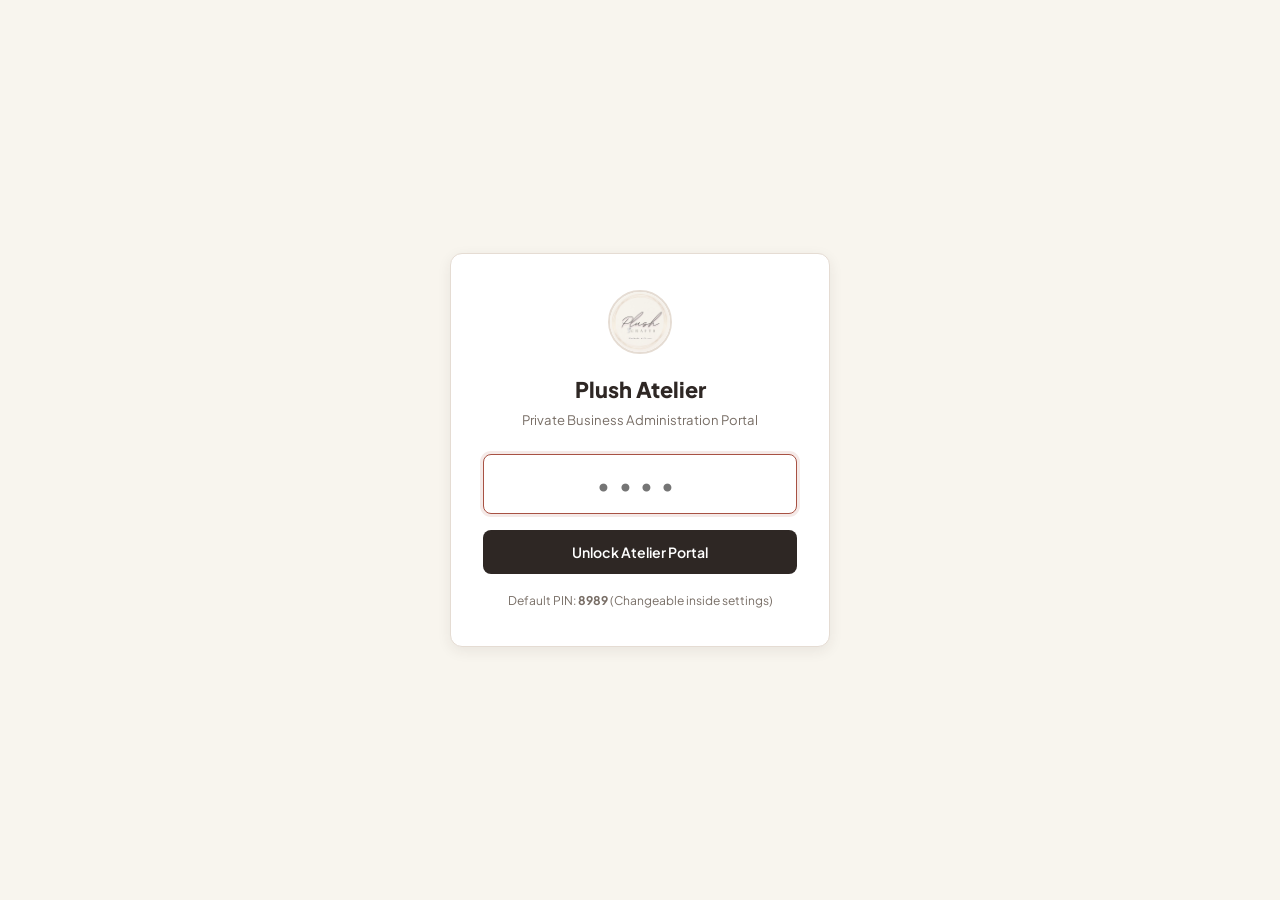
==== admin.html @ 5c8dbea0 "Add private hidden admin portal with PIN security, live catalog management, and inquiry inbox" ====
<!DOCTYPE html>
<html lang="en">
<head>
  <meta charset="UTF-8">
  <meta name="viewport" content="width=device-width, initial-scale=1.0">
  <title>🔒 Plush Atelier — Private Admin Portal</title>
  <meta name="robots" content="noindex, nofollow, noarchive">
  <link rel="icon" href="assets/images/plush_official_logo.png">
  <link rel="stylesheet" href="https://fonts.googleapis.com/css2?family=Plus+Jakarta+Sans:wght@400;500;600;700;800&family=Caveat:wght@600&display=swap">
  <style>
    :root {
      --canvas: #F8F5EE;
      --surface: #FFFFFF;
      --surface-soft: #F2ECE1;
      --border: #E5DCD3;
      --ink: #2E2724;
      --ink-muted: #786E66;
      --brand-rose: #A85244;
      --brand-rose-hover: #8F3F32;
      --green: #25D366;
      --green-dark: #1EBE5D;
      --radius-sm: 8px;
      --radius-md: 12px;
      --shadow-sm: 0 1px 3px rgba(46, 39, 36, 0.08);
      --shadow-card: 0 4px 14px rgba(46, 39, 36, 0.08);
      --shadow-float: 0 12px 28px rgba(46, 39, 36, 0.14);
    }

    * { box-sizing: border-box; margin: 0; padding: 0; }

    body {
      font-family: 'Plus Jakarta Sans', -apple-system, sans-serif;
      background-color: var(--canvas);
      color: var(--ink);
      line-height: 1.5;
      min-height: 100vh;
      display: flex;
      flex-direction: column;
    }

    /* --- PIN AUTH OVERLAY --- */
    #authOverlay {
      position: fixed;
      inset: 0;
      background-color: var(--canvas);
      z-index: 99999;
      display: flex;
      align-items: center;
      justify-content: center;
      padding: 20px;
    }

    .auth-card {
      background: #FFFFFF;
      border: 1px solid var(--border);
      border-radius: var(--radius-md);
      padding: 36px 32px;
      max-width: 380px;
      width: 100%;
      text-align: center;
      box-shadow: var(--shadow-card);
    }

    .auth-logo {
      width: 64px;
      height: 64px;
      border-radius: 50%;
      border: 2px solid var(--border);
      object-fit: cover;
      margin-bottom: 14px;
    }

    .auth-title {
      font-size: 1.35rem;
      font-weight: 800;
      color: var(--ink);
      margin-bottom: 4px;
    }

    .auth-subtitle {
      font-size: 0.82rem;
      color: var(--ink-muted);
      margin-bottom: 24px;
    }

    .pin-input {
      width: 100%;
      padding: 14px;
      font-size: 1.5rem;
      letter-spacing: 0.35em;
      text-align: center;
      border: 1.5px solid var(--border);
      border-radius: var(--radius-sm);
      margin-bottom: 16px;
      outline: none;
      font-family: inherit;
      color: var(--ink);
      background-color: #FAFAFA;
      transition: border-color 0.2s, box-shadow 0.2s;
    }

    .pin-input:focus {
      border-color: var(--brand-rose);
      box-shadow: 0 0 0 3px rgba(168, 82, 68, 0.12);
      background-color: #FFFFFF;
    }

    .btn {
      display: inline-flex;
      align-items: center;
      justify-content: center;
      padding: 12px 20px;
      border-radius: var(--radius-sm);
      font-family: inherit;
      font-size: 0.88rem;
      font-weight: 600;
      text-decoration: none;
      cursor: pointer;
      border: 1px solid transparent;
      transition: all 0.2s ease;
      gap: 8px;
    }

    .btn-primary {
      background-color: var(--ink);
      color: #FFFFFF;
      width: 100%;
    }

    .btn-primary:hover {
      background-color: #1F1A17;
    }

    .btn-rose {
      background-color: var(--brand-rose);
      color: #FFFFFF;
    }

    .btn-rose:hover {
      background-color: var(--brand-rose-hover);
    }

    .btn-outline {
      background-color: transparent;
      border: 1px solid var(--border);
      color: var(--ink);
    }

    .btn-outline:hover {
      background-color: var(--surface-soft);
      border-color: var(--ink-muted);
    }

    .btn-danger {
      background-color: #FEE2E2;
      color: #DC2626;
      border: 1px solid #FCA5A5;
    }

    .btn-danger:hover {
      background-color: #F87171;
      color: #FFFFFF;
    }

    .auth-error {
      color: #DC2626;
      font-size: 0.8rem;
      font-weight: 600;
      margin-top: 10px;
      display: none;
    }

    /* --- ADMIN APP LAYOUT --- */
    .admin-app {
      display: none; /* revealed on unlock */
      flex-direction: column;
      min-height: 100vh;
    }

    .admin-header {
      background: #FFFFFF;
      border-bottom: 1px solid var(--border);
      position: sticky;
      top: 0;
      z-index: 100;
    }

    .admin-nav-bar {
      max-width: 1280px;
      margin: 0 auto;
      padding: 12px 24px;
      display: flex;
      align-items: center;
      justify-content: space-between;
    }

    .admin-brand {
      display: flex;
      align-items: center;
      gap: 12px;
      text-decoration: none;
      color: var(--ink);
    }

    .admin-brand img {
      width: 38px;
      height: 38px;
      border-radius: 50%;
      border: 1px solid var(--border);
      object-fit: cover;
    }

    .admin-title-badge {
      display: flex;
      align-items: center;
      gap: 8px;
    }

    .admin-badge {
      background-color: #FEF3C7;
      color: #92400E;
      font-size: 0.68rem;
      font-weight: 700;
      padding: 2px 8px;
      border-radius: 4px;
      border: 1px solid #FDE68A;
      text-transform: uppercase;
      letter-spacing: 0.05em;
    }

    .admin-actions {
      display: flex;
      align-items: center;
      gap: 10px;
    }

    /* --- MAIN CONTENT & TABS --- */
    .admin-main {
      max-width: 1280px;
      margin: 0 auto;
      padding: 24px 20px 60px;
      width: 100%;
      flex-grow: 1;
    }

    .tab-navigation {
      display: flex;
      gap: 8px;
      border-bottom: 1px solid var(--border);
      margin-bottom: 24px;
      overflow-x: auto;
      scrollbar-width: none;
    }

    .tab-navigation::-webkit-scrollbar { display: none; }

    .tab-btn {
      background: transparent;
      border: none;
      padding: 10px 18px;
      font-family: inherit;
      font-size: 0.92rem;
      font-weight: 600;
      color: var(--ink-muted);
      cursor: pointer;
      position: relative;
      white-space: nowrap;
      transition: color 0.2s;
    }

    .tab-btn:hover { color: var(--ink); }

    .tab-btn.active {
      color: var(--brand-rose);
    }

    .tab-btn.active::after {
      content: '';
      position: absolute;
      bottom: -1px;
      left: 0;
      right: 0;
      height: 2.5px;
      background-color: var(--brand-rose);
      border-radius: 2px 2px 0 0;
    }

    /* --- METRICS ROW --- */
    .metrics-row {
      display: grid;
      grid-template-columns: repeat(auto-fit, minmax(220px, 1fr));
      gap: 16px;
      margin-bottom: 28px;
    }

    .metric-card {
      background: #FFFFFF;
      border: 1px solid var(--border);
      border-radius: var(--radius-sm);
      padding: 18px 20px;
      box-shadow: var(--shadow-sm);
    }

    .metric-card-label {
      font-size: 0.78rem;
      font-weight: 600;
      color: var(--ink-muted);
      margin-bottom: 6px;
      text-transform: uppercase;
      letter-spacing: 0.04em;
    }

    .metric-card-value {
      font-size: 1.8rem;
      font-weight: 800;
      color: var(--ink);
    }

    /* --- PRODUCTS TAB --- */
    .panel-header-row {
      display: flex;
      justify-content: space-between;
      align-items: center;
      margin-bottom: 20px;
      flex-wrap: wrap;
      gap: 12px;
    }

    .panel-title {
      font-size: 1.25rem;
      font-weight: 700;
      color: var(--ink);
    }

    .products-table-wrapper {
      background: #FFFFFF;
      border: 1px solid var(--border);
      border-radius: var(--radius-md);
      overflow-x: auto;
      box-shadow: var(--shadow-sm);
    }

    table.admin-table {
      width: 100%;
      border-collapse: collapse;
      text-align: left;
      font-size: 0.88rem;
    }

    table.admin-table th {
      background-color: var(--surface-soft);
      padding: 12px 16px;
      font-size: 0.76rem;
      text-transform: uppercase;
      letter-spacing: 0.05em;
      color: var(--ink-muted);
      border-bottom: 1px solid var(--border);
    }

    table.admin-table td {
      padding: 14px 16px;
      border-bottom: 1px solid var(--border);
      vertical-align: middle;
    }

    table.admin-table tr:last-child td {
      border-bottom: none;
    }

    table.admin-table tr:hover {
      background-color: #FAFAFA;
    }

    .prod-thumb-cell {
      width: 48px;
      height: 48px;
      border-radius: var(--radius-xs);
      border: 1px solid var(--border);
      object-fit: cover;
      display: block;
    }

    .badge-tag {
      display: inline-block;
      padding: 2px 8px;
      font-size: 0.72rem;
      font-weight: 700;
      border-radius: 4px;
      background: #EFF6FF;
      color: #1D4ED8;
      border: 1px solid #BFDBFE;
    }

    /* --- INQUIRIES & ORDERS TAB --- */
    .inquiry-card {
      background: #FFFFFF;
      border: 1px solid var(--border);
      border-radius: var(--radius-sm);
      padding: 18px 20px;
      margin-bottom: 12px;
      box-shadow: var(--shadow-sm);
      display: flex;
      justify-content: space-between;
      align-items: flex-start;
      gap: 16px;
      flex-wrap: wrap;
    }

    .inquiry-info strong {
      font-size: 1rem;
      color: var(--ink);
    }

    .inquiry-meta {
      font-size: 0.8rem;
      color: var(--ink-muted);
      margin: 4px 0 8px;
    }

    .inquiry-text {
      background: var(--surface-soft);
      padding: 8px 12px;
      border-radius: 6px;
      font-size: 0.86rem;
      color: var(--ink);
      max-width: 600px;
    }

    /* --- MODALS --- */
    .modal-backdrop {
      position: fixed;
      inset: 0;
      background: rgba(46, 39, 36, 0.55);
      backdrop-filter: blur(4px);
      z-index: 9999;
      display: none;
      align-items: center;
      justify-content: center;
      padding: 16px;
    }

    .modal-backdrop.active {
      display: flex;
    }

    .modal-card {
      background: #FFFFFF;
      border: 1px solid var(--border);
      border-radius: var(--radius-md);
      max-width: 580px;
      width: 100%;
      max-height: 90vh;
      overflow-y: auto;
      padding: 28px;
      box-shadow: var(--shadow-float);
    }

    .modal-header {
      display: flex;
      justify-content: space-between;
      align-items: center;
      margin-bottom: 20px;
      padding-bottom: 12px;
      border-bottom: 1px solid var(--border);
    }

    .form-group {
      margin-bottom: 16px;
    }

    .form-group label {
      display: block;
      font-size: 0.8rem;
      font-weight: 700;
      color: var(--ink);
      margin-bottom: 6px;
    }

    .form-input {
      width: 100%;
      padding: 10px 12px;
      border: 1px solid var(--border);
      border-radius: var(--radius-xs);
      font-family: inherit;
      font-size: 0.9rem;
      color: var(--ink);
      outline: none;
    }

    .form-input:focus {
      border-color: var(--brand-rose);
      box-shadow: 0 0 0 3px rgba(168, 82, 68, 0.12);
    }

    .form-grid-2 {
      display: grid;
      grid-template-columns: 1fr 1fr;
      gap: 12px;
    }

    @media (max-width: 640px) {
      .form-grid-2 { grid-template-columns: 1fr; }
      .metrics-row { grid-template-columns: 1fr; }
      .inquiry-card { flex-direction: column; }
    }
  </style>
</head>
<body>

  <!-- ========================================================
       1. PRIVATE AUTH LOCK SCREEN (Invisible until unlocked)
       ======================================================== -->
  <div id="authOverlay">
    <div class="auth-card">
      <img src="assets/images/plush_official_logo.png" alt="Plush Crafts" class="auth-logo" />
      <h1 class="auth-title">Plush Atelier</h1>
      <p class="auth-subtitle">Private Business Administration Portal</p>

      <form id="authForm" onsubmit="handleAuth(event)">
        <input 
          type="password" 
          id="pinInput" 
          class="pin-input" 
          placeholder="••••" 
          maxlength="6" 
          autofocus 
          required 
          autocomplete="off"
        />
        <button type="submit" class="btn btn-primary">
          Unlock Atelier Portal
        </button>
        <div id="authErrorMsg" class="auth-error">Incorrect PIN. Please try again.</div>
      </form>
      <div style="margin-top: 18px; font-size: 0.75rem; color: var(--ink-muted);">
        Default PIN: <strong>8989</strong> (Changeable inside settings)
      </div>
    </div>
  </div>

  <!-- ========================================================
       2. ADMIN PORTAL (Visible ONLY after successful PIN)
       ======================================================== -->
  <div id="adminApp" class="admin-app">
    
    <!-- Top Header Navigation -->
    <header class="admin-header">
      <div class="admin-nav-bar">
        <a href="index.html" class="admin-brand" target="_blank" title="Preview Public Storefront">
          <img src="assets/images/plush_official_logo.png" alt="Plush Logo" />
          <div>
            <div class="admin-title-badge">
              <strong style="font-size: 1.15rem; font-weight: 800;">PLUSH</strong>
              <span class="admin-badge">Admin Atelier</span>
            </div>
            <span style="font-size: 0.72rem; color: var(--ink-muted);">@plush_crafts.in Portal</span>
          </div>
        </a>

        <div class="admin-actions">
          <a href="index.html" target="_blank" class="btn btn-outline" style="font-size: 0.8rem; padding: 8px 14px;">
            👁 View Website
          </a>
          <button class="btn btn-outline" onclick="exportCatalogSnippet()" style="font-size: 0.8rem; padding: 8px 14px;">
            💾 Export Code
          </button>
          <button class="btn btn-danger" onclick="adminLogout()" style="font-size: 0.8rem; padding: 8px 14px;">
            Lock / Exit
          </button>
        </div>
      </div>
    </header>

    <!-- Main Container -->
    <main class="admin-main">
      
      <!-- Top Metrics Summary -->
      <div class="metrics-row">
        <div class="metric-card">
          <div class="metric-card-label">Active Products</div>
          <div id="statTotalProducts" class="metric-card-value">0</div>
        </div>
        <div class="metric-card">
          <div class="metric-card-label">Logged Inquiries & Orders</div>
          <div id="statTotalInquiries" class="metric-card-value">0</div>
        </div>
        <div class="metric-card">
          <div class="metric-card-label">Active Promo Code</div>
          <div class="metric-card-value" style="font-size: 1.4rem; color: var(--brand-rose);">PLUSH10 (10%)</div>
        </div>
      </div>

      <!-- Navigation Tabs -->
      <nav class="tab-navigation">
        <button class="tab-btn active" onclick="switchTab('productsTab', this)">🌸 Manage Products</button>
        <button class="tab-btn" onclick="switchTab('inquiriesTab', this)">📩 Orders & Inquiries Inbox</button>
        <button class="tab-btn" onclick="switchTab('discountsTab', this)">🎟️ Discounts & Coupons</button>
        <button class="tab-btn" onclick="switchTab('settingsTab', this)">⚙️ Settings & PIN</button>
      </nav>

      <!-- TAB 1: PRODUCTS MANAGEMENT -->
      <section id="productsTab" class="tab-panel">
        <div class="panel-header-row">
          <div>
            <h2 class="panel-title">Product Catalog</h2>
            <p style="font-size: 0.82rem; color: var(--ink-muted);">Add, edit prices, update images, or remove bouquets from your live store.</p>
          </div>
          <div style="display: flex; gap: 10px;">
            <button class="btn btn-outline" onclick="resetToDefaultCatalog()">↺ Reset to Defaults</button>
            <button class="btn btn-rose" onclick="openAddProductModal()">+ Add New Product</button>
          </div>
        </div>

        <div class="products-table-wrapper">
          <table class="admin-table">
            <thead>
              <tr>
                <th>Image</th>
                <th>Product Name</th>
                <th>Category</th>
                <th>Price</th>
                <th>Original</th>
                <th>Badge</th>
                <th>Actions</th>
              </tr>
            </thead>
            <tbody id="productsTableBody">
              <!-- Rendered via JavaScript -->
            </tbody>
          </table>
        </div>
      </section>

      <!-- TAB 2: INQUIRIES & ORDERS INBOX -->
      <section id="inquiriesTab" class="tab-panel" style="display: none;">
        <div class="panel-header-row">
          <div>
            <h2 class="panel-title">Customer Inquiries & Order Requests</h2>
            <p style="font-size: 0.82rem; color: var(--ink-muted);">Messages and order requests submitted through your website.</p>
          </div>
          <button class="btn btn-outline" onclick="clearInquiriesLog()">Clear Inbox</button>
        </div>

        <div id="inquiriesContainer">
          <!-- Rendered via JavaScript -->
        </div>
      </section>

      <!-- TAB 3: DISCOUNTS & COUPONS -->
      <section id="discountsTab" class="tab-panel" style="display: none;">
        <div class="panel-header-row">
          <div>
            <h2 class="panel-title">Active Discount Codes</h2>
            <p style="font-size: 0.82rem; color: var(--ink-muted);">Coupon codes customers can apply in their shopping bag.</p>
          </div>
        </div>

        <div style="background: #FFFFFF; border: 1px solid var(--border); border-radius: var(--radius-md); padding: 24px; max-width: 600px;">
          <div style="display: flex; justify-content: space-between; align-items: center; padding: 12px 16px; background: var(--surface-soft); border-radius: 6px; margin-bottom: 16px;">
            <div>
              <strong style="font-size: 1.1rem; color: var(--brand-rose);">PLUSH10</strong>
              <div style="font-size: 0.8rem; color: var(--ink-muted);">10% Flat Discount on all bouquets</div>
            </div>
            <span class="badge-tag" style="background: #DCFCE7; color: #166534; border-color: #BBF7D0;">Active</span>
          </div>
          <p style="font-size: 0.85rem; color: var(--ink-muted);">Customers can enter this code in the shopping bag drawer to get an instant 10% discount on order calculation.</p>
        </div>
      </section>

      <!-- TAB 4: SETTINGS & SECURITY PIN -->
      <section id="settingsTab" class="tab-panel" style="display: none;">
        <div class="panel-header-row">
          <div>
            <h2 class="panel-title">Security & Atelier Settings</h2>
            <p style="font-size: 0.82rem; color: var(--ink-muted);">Change your private Admin access PIN code.</p>
          </div>
        </div>

        <div style="background: #FFFFFF; border: 1px solid var(--border); border-radius: var(--radius-md); padding: 24px; max-width: 480px;">
          <form onsubmit="changeAdminPin(event)">
            <div class="form-group">
              <label>Current Security PIN</label>
              <input type="password" id="currPin" class="form-input" required maxlength="6" placeholder="Current PIN (default 8989)" />
            </div>
            <div class="form-group">
              <label>New Security PIN</label>
              <input type="password" id="newPin" class="form-input" required maxlength="6" placeholder="Enter new 4-6 digit PIN" />
            </div>
            <button type="submit" class="btn btn-primary" style="margin-top: 8px;">
              Update Security PIN
            </button>
            <div id="pinSuccessMsg" style="color: #16A34A; font-size: 0.82rem; font-weight: 600; margin-top: 10px; display: none;">
              ✓ PIN updated successfully!
            </div>
          </form>
        </div>
      </section>

    </main>
  </div>

  <!-- ========================================================
       3. ADD / EDIT PRODUCT MODAL
       ======================================================== -->
  <div id="productModalBackdrop" class="modal-backdrop">
    <div class="modal-card">
      <div class="modal-header">
        <h3 id="modalTitle" style="font-size: 1.2rem; font-weight: 800;">Add New Product</h3>
        <button onclick="closeProductModal()" style="background: transparent; border: none; font-size: 1.3rem; cursor: pointer;">✕</button>
      </div>

      <form id="productForm" onsubmit="saveProduct(event)">
        <input type="hidden" id="editProductId" />

        <div class="form-group">
          <label>Product Name *</label>
          <input type="text" id="prodName" class="form-input" required placeholder="e.g. Handmade Sunflower Bouquet" />
        </div>

        <div class="form-grid-2">
          <div class="form-group">
            <label>Category *</label>
            <select id="prodCategory" class="form-input" required>
              <option value="bouquets">Floral Bouquets</option>
              <option value="decor">Diya & Festive Decor</option>
            </select>
          </div>
          <div class="form-group">
            <label>Badge / Tag</label>
            <input type="text" id="prodBadge" class="form-input" placeholder="e.g. Best Seller / Popular" />
          </div>
        </div>

        <div class="form-grid-2">
          <div class="form-group">
            <label>Selling Price (₹) *</label>
            <input type="number" id="prodPrice" class="form-input" required min="1" placeholder="699" />
          </div>
          <div class="form-group">
            <label>Original Price (₹) *</label>
            <input type="number" id="prodOrigPrice" class="form-input" required min="1" placeholder="899" />
          </div>
        </div>

        <div class="form-group">
          <label>Image File Path or URL *</label>
          <input type="text" id="prodImage" class="form-input" required placeholder="assets/images/insta_post_1.jpg" />
          <span style="font-size: 0.72rem; color: var(--ink-muted);">Use existing asset paths (e.g. `assets/images/insta_post_1.jpg`) or an external image link.</span>
        </div>

        <div class="form-grid-2">
          <div class="form-group">
            <label>Crafting Time</label>
            <input type="text" id="prodCraftTime" class="form-input" placeholder="e.g. 4 Hours of Handcrafting" />
          </div>
          <div class="form-group">
            <label>Dimensions / Size</label>
            <input type="text" id="prodDimensions" class="form-input" placeholder="e.g. 30 cm Stem Length" />
          </div>
        </div>

        <div class="form-group">
          <label>Short Summary</label>
          <input type="text" id="prodSummary" class="form-input" placeholder="Short description for preview cards..." />
        </div>

        <div class="form-group">
          <label>Full Description</label>
          <textarea id="prodDesc" rows="3" class="form-input" style="resize: vertical;" placeholder="Detailed handcrafted description..."></textarea>
        </div>

        <div style="display: flex; justify-content: flex-end; gap: 10px; margin-top: 20px;">
          <button type="button" class="btn btn-outline" onclick="closeProductModal()">Cancel</button>
          <button type="submit" class="btn btn-primary">Save Product</button>
        </div>
      </form>
    </div>
  </div>

  <!-- Code Snippet Export Modal -->
  <div id="exportModalBackdrop" class="modal-backdrop">
    <div class="modal-card">
      <div class="modal-header">
        <h3 style="font-size: 1.2rem; font-weight: 800;">Export Catalog Code</h3>
        <button onclick="document.getElementById('exportModalBackdrop').classList.remove('active')" style="background: transparent; border: none; font-size: 1.3rem; cursor: pointer;">✕</button>
      </div>
      <p style="font-size: 0.85rem; color: var(--ink-muted); margin-bottom: 12px;">
        Copy this JSON data or updated PRODUCTS array to paste into your code whenever you want to permanently commit new products to GitHub:
      </p>
      <textarea id="exportCodeArea" rows="12" class="form-input" style="font-family: monospace; font-size: 0.8rem; resize: vertical;" readonly></textarea>
      <div style="display: flex; justify-content: flex-end; gap: 10px; margin-top: 16px;">
        <button class="btn btn-outline" onclick="navigator.clipboard.writeText(document.getElementById('exportCodeArea').value); alert('Copied to clipboard!');">
          📋 Copy to Clipboard
        </button>
      </div>
    </div>
  </div>

  <!-- Admin JavaScript Logic -->
  <script>
    const DEFAULT_PIN = '8989';
    const PIN_KEY = 'plush_admin_pin';
    const AUTH_SESSION_KEY = 'plush_admin_session';
    const CATALOG_KEY = 'plush_catalog_products';
    const INQUIRIES_KEY = 'plush_inquiries_log';

    // Initial 9 authentic items from @plush_crafts.in
    const FALLBACK_PRODUCTS = [
      {
        id: 'pc-01',
        name: 'Handmade Blue Flower Bouquet',
        category: 'bouquets',
        price: 699,
        originalPrice: 899,
        badge: 'Popular',
        craftTime: '4.5 Hours of Handcrafting',
        dimensions: '28 cm Length',
        material: 'Premium Soft Cotton & Archival Paper Wrap',
        shortSummary: 'Hand-crocheted blue floral bouquet tied with natural jute twine.',
        fullDescription: 'One of our most popular bouquets! Each petal is crocheted by hand with soft cotton yarn. Features vibrant blue blossoms with delicate white accents.',
        image: 'assets/images/insta_post_1.jpg',
        provenance: '@plush_crafts.in'
      },
      {
        id: 'pc-02',
        name: 'Pastel Lavender Flower Bouquet',
        category: 'bouquets',
        price: 749,
        originalPrice: 949,
        badge: 'Best Seller',
        craftTime: '5 Hours of Handcrafting',
        dimensions: '30 cm Length',
        material: 'Soft Combed Cotton & Natural Ribbon',
        shortSummary: 'Pastel purple and lilac blossoms crafted stitch-by-stitch.',
        fullDescription: 'Soft lavender and lilac hues handcrafted with love. A forever flower bouquet that never withers or loses its beauty.',
        image: 'assets/images/insta_post_2.jpg',
        provenance: '@plush_crafts.in'
      },
      {
        id: 'pc-03',
        name: 'Kraft Paper Wrapped Flower Bouquet',
        category: 'bouquets',
        price: 799,
        originalPrice: 999,
        badge: 'Featured',
        craftTime: '5.5 Hours of Handcrafting',
        dimensions: '32 cm Stem Length',
        material: '100% Cotton Yarn & Rustic Kraft Wrap',
        shortSummary: 'Handmade mixed floral bouquet wrapped in aesthetic kraft paper with ribbon.',
        fullDescription: 'A complete handcrafted bouquet designed with mixed floral stems and finished with an elegant kraft wrap.',
        image: 'assets/images/insta_post_3.jpg',
        provenance: '@plush_crafts.in'
      },
      {
        id: 'pc-04',
        name: 'Festive Diya & Tea Light Holder (10 Colors)',
        category: 'decor',
        price: 499,
        originalPrice: 650,
        badge: '10 Colors Available',
        craftTime: '3 Hours of Handcrafting',
        dimensions: '12 cm Diameter',
        material: 'Handcrafted Fiber, Pearl Beads & Base',
        shortSummary: 'Festive tea light candle holder crafted across ten distinct shades with pearl embellishments.',
        fullDescription: 'Handmade tea light holder ringed with delicate pearls and vibrant handcrafted petals to brighten your home.',
        image: 'assets/images/insta_post_5.jpg',
        provenance: '@plush_crafts.in'
      },
      {
        id: 'pc-05',
        name: 'Lotus Pearl Candle Holder',
        category: 'decor',
        price: 549,
        originalPrice: 699,
        badge: 'Festive Decor',
        craftTime: '3.5 Hours of Handcrafting',
        dimensions: '14 cm Diameter',
        material: 'Hand-Stitched Petals & Luster Pearls',
        shortSummary: 'Lotus style tea light holder with pearl adornments and gift packaging.',
        fullDescription: 'Handcrafted lotus petal tea light holder embellished with pearls. Perfect centerpiece for Diwali or puja.',
        image: 'assets/images/insta_post_4.jpg',
        provenance: '@plush_crafts.in'
      },
      {
        id: 'pc-06',
        name: 'Happy Birthday Flower Bouquet',
        category: 'bouquets',
        price: 849,
        originalPrice: 1099,
        badge: 'Birthday Special',
        craftTime: '5.5 Hours of Handcrafting',
        dimensions: '30 cm Length',
        material: 'Soft Cotton & Keepsake Card',
        shortSummary: 'Handcrafted floral bouquet paired with a handwritten "Happy Birthday!" card.',
        fullDescription: 'A cheerful handmade arrangement of pink, lilac, and blue blossoms with lush green stems.',
        image: 'assets/images/insta_post_7.jpg',
        provenance: '@plush_crafts.in'
      },
      {
        id: 'pc-07',
        name: 'Ganpati Bappa Red Flower Haar',
        category: 'decor',
        price: 599,
        originalPrice: 799,
        badge: 'Festive Garland',
        craftTime: '4 Hours of Handcrafting',
        dimensions: '45 cm Loop',
        material: 'Vibrant Red Fuzzy Chenille & Pearls',
        shortSummary: 'Handmade auspicious red flower haar for puja, Ganpati, and festive altars.',
        fullDescription: 'Sacred red flower garland with pearl highlights. Crafted for festive blessings, car dashboard, and home temples.',
        image: 'assets/images/insta_post_11.jpg',
        provenance: '@plush_crafts.in'
      },
      {
        id: 'pc-08',
        name: 'Spider-Man Theme Pipe Cleaner Bouquet',
        category: 'bouquets',
        price: 799,
        originalPrice: 999,
        badge: 'Special Edition',
        craftTime: '6 Hours of Handcrafting',
        dimensions: '30 cm Length',
        material: 'Velvet Chenille Stems & Ribbon',
        shortSummary: 'Signature Spider-Man themed red and blue floral bouquet with web accents.',
        fullDescription: 'Our viral signature Spider-Man theme bouquet! Handcrafted with red and royal blue fuzzy pipe cleaner stems.',
        image: 'assets/images/spiderman_bouquet.jpg',
        provenance: '@plush_crafts.in'
      },
      {
        id: 'pc-09',
        name: 'Glowing LED Pipe Cleaner Flower Night Lamp',
        category: 'decor',
        price: 899,
        originalPrice: 1199,
        badge: 'Night Lamp',
        craftTime: '5.5 Hours of Handcrafting',
        dimensions: '22 cm Height Glass Dome',
        material: 'Handmade Blossoms, Warm LED Fairy Lights',
        shortSummary: 'Magical warm glowing flower dome night lamp for bedside or gifts.',
        fullDescription: 'An enchanting handcrafted flower lamp that illuminates any room with gentle warm fairy lights.',
        image: 'assets/images/glowing_flower_lamp.jpg',
        provenance: '@plush_crafts.in'
      }
    ];

    let currentProducts = [];

    // --- Auth Verification ---
    function checkAuth() {
      const isAuth = sessionStorage.getItem(AUTH_SESSION_KEY) === 'true';
      if (isAuth) {
        document.getElementById('authOverlay').style.display = 'none';
        document.getElementById('adminApp').style.display = 'flex';
        loadAdminData();
      } else {
        document.getElementById('authOverlay').style.display = 'flex';
        document.getElementById('adminApp').style.display = 'none';
        setTimeout(() => document.getElementById('pinInput').focus(), 100);
      }
    }

    function handleAuth(e) {
      e.preventDefault();
      const enteredPin = document.getElementById('pinInput').value.trim();
      const currentPin = localStorage.getItem(PIN_KEY) || DEFAULT_PIN;
      const errorMsg = document.getElementById('authErrorMsg');

      if (enteredPin === currentPin) {
        sessionStorage.setItem(AUTH_SESSION_KEY, 'true');
        errorMsg.style.display = 'none';
        checkAuth();
      } else {
        errorMsg.style.display = 'block';
        document.getElementById('pinInput').value = '';
        document.getElementById('pinInput').focus();
      }
    }

    function adminLogout() {
      sessionStorage.removeItem(AUTH_SESSION_KEY);
      location.reload();
    }

    // --- Data Loaders & Renderers ---
    function loadAdminData() {
      // Load products
      const stored = localStorage.getItem(CATALOG_KEY);
      if (stored) {
        try {
          currentProducts = JSON.parse(stored);
        } catch {
          currentProducts = [...FALLBACK_PRODUCTS];
        }
      } else {
        currentProducts = [...FALLBACK_PRODUCTS];
        localStorage.setItem(CATALOG_KEY, JSON.stringify(currentProducts));
      }

      renderProductsTable();
      renderInquiries();
      updateMetrics();
    }

    function updateMetrics() {
      document.getElementById('statTotalProducts').textContent = currentProducts.length;
      
      const inquiries = JSON.parse(localStorage.getItem(INQUIRIES_KEY) || '[]');
      document.getElementById('statTotalInquiries').textContent = inquiries.length;
    }

    function renderProductsTable() {
      const tbody = document.getElementById('productsTableBody');
      if (!tbody) return;

      tbody.innerHTML = currentProducts.map((p, idx) => `
        <tr>
          <td>
            <img src="${p.image}" alt="${p.name}" class="prod-thumb-cell" onerror="this.src='assets/images/plush_official_logo.png'" />
          </td>
          <td>
            <strong>${p.name}</strong>
            <div style="font-size: 0.75rem; color: var(--ink-muted);">${p.id}</div>
          </td>
          <td>
            <span style="text-transform: capitalize;">${p.category}</span>
          </td>
          <td>
            <strong style="color: var(--brand-rose);">₹ ${p.price}</strong>
          </td>
          <td>
            <span style="color: var(--ink-muted); text-decoration: line-through;">₹ ${p.originalPrice}</span>
          </td>
          <td>
            <span class="badge-tag">${p.badge || 'Active'}</span>
          </td>
          <td>
            <div style="display: flex; gap: 8px;">
              <button class="btn btn-outline" style="padding: 4px 10px; font-size: 0.78rem;" onclick="openEditProductModal('${p.id}')">Edit</button>
              <button class="btn btn-danger" style="padding: 4px 10px; font-size: 0.78rem;" onclick="deleteProduct('${p.id}')">Delete</button>
            </div>
          </td>
        </tr>
      `).join('');
    }

    function renderInquiries() {
      const container = document.getElementById('inquiriesContainer');
      const inquiries = JSON.parse(localStorage.getItem(INQUIRIES_KEY) || '[]');

      if (inquiries.length === 0) {
        container.innerHTML = `
          <div style="text-align: center; padding: 40px; background: #FFF; border: 1px solid var(--border); border-radius: var(--radius-sm); color: var(--ink-muted);">
            <div style="font-size: 2rem; margin-bottom: 8px;">📭</div>
            <strong>No Inquiries Logged Yet</strong>
            <p style="font-size: 0.82rem; margin-top: 4px;">When customers submit the inquiry form or place WhatsApp orders, their requests appear here.</p>
          </div>
        `;
        return;
      }

      container.innerHTML = inquiries.map((inq) => `
        <div class="inquiry-card">
          <div class="inquiry-info">
            <strong>${inq.name || 'Anonymous Guest'}</strong>
            <div class="inquiry-meta">
              <span>📱 ${inq.phone || 'Not provided'}</span> • 
              <span>🕒 ${inq.date || 'Recently'}</span>
            </div>
            <div class="inquiry-text">${inq.message || inq.itemsSummary || '(No custom message)'}</div>
          </div>
          <div>
            ${inq.phone ? `
              <a href="https://wa.me/${inq.phone.replace(/[^0-9]/g, '')}?text=Hello%20${encodeURIComponent(inq.name || '')}!%20🌸%20Following%20up%20from%20Plush%20Crafts." target="_blank" class="btn btn-primary" style="font-size: 0.8rem; padding: 6px 12px; background: #25D366; border-color: #25D366;">
                Chat on WhatsApp
              </a>
            ` : ''}
          </div>
        </div>
      `).join('');
    }

    function clearInquiriesLog() {
      if (confirm('Are you sure you want to clear all inquiries?')) {
        localStorage.removeItem(INQUIRIES_KEY);
        renderInquiries();
        updateMetrics();
      }
    }

    // --- Product Add & Edit Handlers ---
    function openAddProductModal() {
      document.getElementById('modalTitle').textContent = 'Add New Product';
      document.getElementById('productForm').reset();
      document.getElementById('editProductId').value = '';
      document.getElementById('productModalBackdrop').classList.add('active');
    }

    function openEditProductModal(id) {
      const p = currentProducts.find(item => item.id === id);
      if (!p) return;

      document.getElementById('modalTitle').textContent = 'Edit Product';
      document.getElementById('editProductId').value = p.id;
      document.getElementById('prodName').value = p.name;
      document.getElementById('prodCategory').value = p.category;
      document.getElementById('prodBadge').value = p.badge || '';
      document.getElementById('prodPrice').value = p.price;
      document.getElementById('prodOrigPrice').value = p.originalPrice;
      document.getElementById('prodImage').value = p.image;
      document.getElementById('prodCraftTime').value = p.craftTime || '';
      document.getElementById('prodDimensions').value = p.dimensions || '';
      document.getElementById('prodSummary').value = p.shortSummary || '';
      document.getElementById('prodDesc').value = p.fullDescription || '';

      document.getElementById('productModalBackdrop').classList.add('active');
    }

    function closeProductModal() {
      document.getElementById('productModalBackdrop').classList.remove('active');
    }

    function saveProduct(e) {
      e.preventDefault();
      const editId = document.getElementById('editProductId').value;

      const productData = {
        id: editId || 'pc-' + Date.now().toString().slice(-4),
        name: document.getElementById('prodName').value.trim(),
        category: document.getElementById('prodCategory').value,
        price: parseInt(document.getElementById('prodPrice').value, 10),
        originalPrice: parseInt(document.getElementById('prodOrigPrice').value, 10),
        badge: document.getElementById('prodBadge').value.trim() || 'Handmade',
        craftTime: document.getElementById('prodCraftTime').value.trim() || '4 Hours of Crafting',
        dimensions: document.getElementById('prodDimensions').value.trim() || 'Standard Bouquet',
        material: 'Premium Pipe Cleaners & Cotton Yarn',
        shortSummary: document.getElementById('prodSummary').value.trim(),
        fullDescription: document.getElementById('prodDesc').value.trim(),
        image: document.getElementById('prodImage').value.trim(),
        provenance: '@plush_crafts.in'
      };

      if (editId) {
        const index = currentProducts.findIndex(p => p.id === editId);
        if (index !== -1) currentProducts[index] = productData;
      } else {
        currentProducts.unshift(productData);
      }

      localStorage.setItem(CATALOG_KEY, JSON.stringify(currentProducts));
      closeProductModal();
      renderProductsTable();
      updateMetrics();
      alert('Product saved successfully! It is now live on your website.');
    }

    function deleteProduct(id) {
      if (confirm('Are you sure you want to delete this product from your store?')) {
        currentProducts = currentProducts.filter(p => p.id !== id);
        localStorage.setItem(CATALOG_KEY, JSON.stringify(currentProducts));
        renderProductsTable();
        updateMetrics();
      }
    }

    function resetToDefaultCatalog() {
      if (confirm('Reset your catalog to the original 9 @plush_crafts.in products?')) {
        currentProducts = [...FALLBACK_PRODUCTS];
        localStorage.setItem(CATALOG_KEY, JSON.stringify(currentProducts));
        renderProductsTable();
        updateMetrics();
        alert('Catalog reset to initial 9 products.');
      }
    }

    // --- Exporting Snippet for Code Permanence ---
    function exportCatalogSnippet() {
      const code = JSON.stringify(currentProducts, null, 2);
      document.getElementById('exportCodeArea').value = `// Paste this updated array into app.js:\nconst PRODUCTS = ${code};`;
      document.getElementById('exportModalBackdrop').classList.add('active');
    }

    // --- PIN Management ---
    function changeAdminPin(e) {
      e.preventDefault();
      const curr = document.getElementById('currPin').value.trim();
      const next = document.getElementById('newPin').value.trim();
      const activePin = localStorage.getItem(PIN_KEY) || DEFAULT_PIN;

      if (curr !== activePin) {
        alert('Current PIN is incorrect!');
        return;
      }

      if (next.length < 4) {
        alert('New PIN must be at least 4 digits!');
        return;
      }

      localStorage.setItem(PIN_KEY, next);
      document.getElementById('currPin').value = '';
      document.getElementById('newPin').value = '';
      const msg = document.getElementById('pinSuccessMsg');
      msg.style.display = 'block';
      setTimeout(() => msg.style.display = 'none', 3000);
    }

    // --- Tabs Switching ---
    function switchTab(tabId, btn) {
      document.querySelectorAll('.tab-panel').forEach(p => p.style.display = 'none');
      document.querySelectorAll('.tab-btn').forEach(b => b.classList.remove('active'));

      const target = document.getElementById(tabId);
      if (target) target.style.display = 'block';
      if (btn) btn.classList.add('active');
    }

    // Initialize on page load
    document.addEventListener('DOMContentLoaded', checkAuth);
  </script>
</body>
</html>
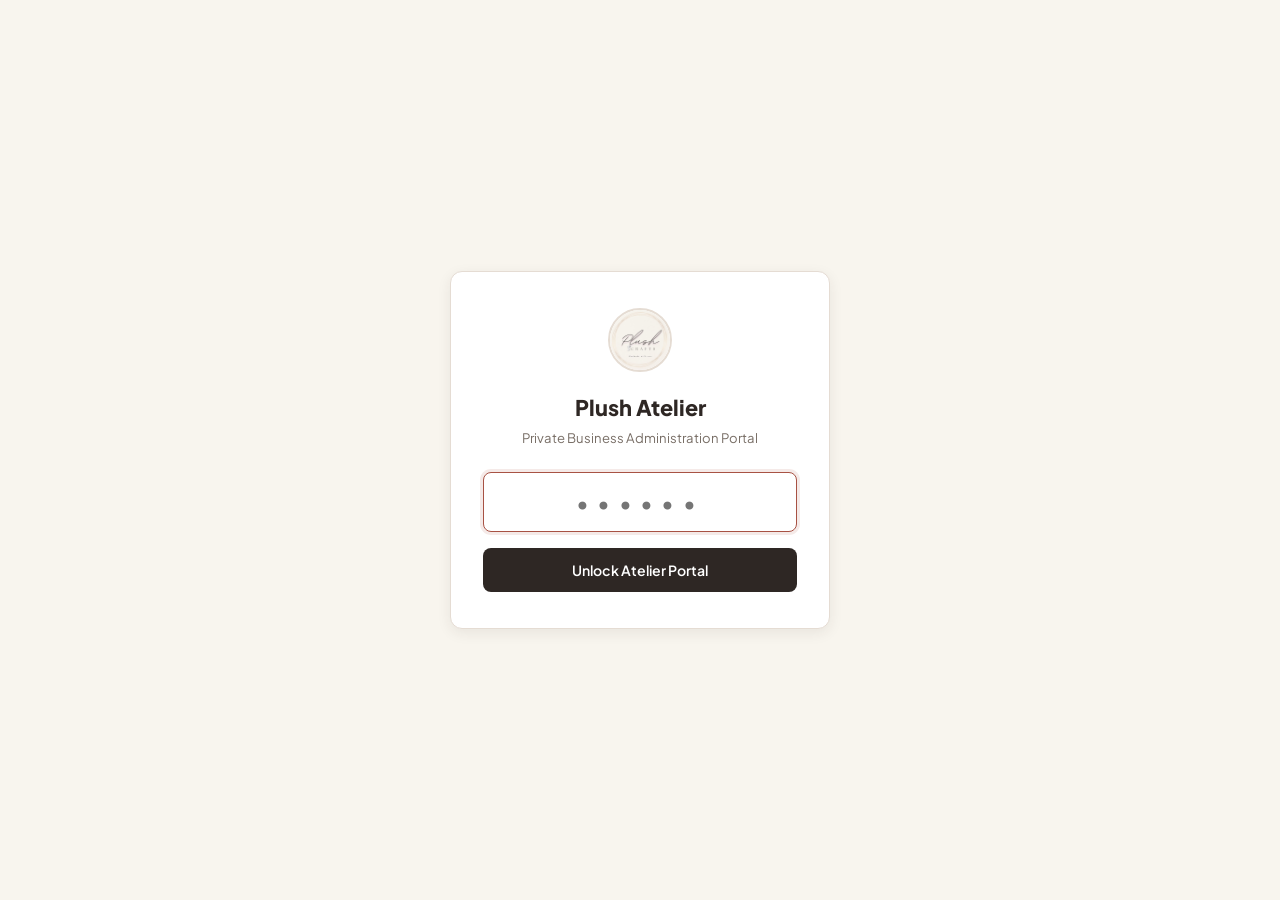
==== commit d7ae78f0: "Hide default PIN hint, support 6-digit PIN, and add direct gallery image upload in admin portal" ====
--- a/admin.html
+++ b/admin.html
@@ -521,7 +521,7 @@
           type="password" 
           id="pinInput" 
           class="pin-input" 
-          placeholder="••••" 
+          placeholder="••••••" 
           maxlength="6" 
           autofocus 
           required 
@@ -532,9 +532,6 @@
         </button>
         <div id="authErrorMsg" class="auth-error">Incorrect PIN. Please try again.</div>
       </form>
-      <div style="margin-top: 18px; font-size: 0.75rem; color: var(--ink-muted);">
-        Default PIN: <strong>8989</strong> (Changeable inside settings)
-      </div>
     </div>
   </div>
 
@@ -680,11 +677,11 @@
           <form onsubmit="changeAdminPin(event)">
             <div class="form-group">
               <label>Current Security PIN</label>
-              <input type="password" id="currPin" class="form-input" required maxlength="6" placeholder="Current PIN (default 8989)" />
+              <input type="password" id="currPin" class="form-input" required maxlength="6" placeholder="Enter current PIN" />
             </div>
             <div class="form-group">
-              <label>New Security PIN</label>
-              <input type="password" id="newPin" class="form-input" required maxlength="6" placeholder="Enter new 4-6 digit PIN" />
+              <label>New 6-Digit Security PIN</label>
+              <input type="password" id="newPin" class="form-input" required maxlength="6" minlength="4" placeholder="Enter new 6-digit PIN" />
             </div>
             <button type="submit" class="btn btn-primary" style="margin-top: 8px;">
               Update Security PIN
@@ -723,6 +720,8 @@
             <select id="prodCategory" class="form-input" required>
               <option value="bouquets">Floral Bouquets</option>
               <option value="decor">Diya & Festive Decor</option>
+              <option value="lamps">Glowing Night Lamps</option>
+              <option value="accessories">Keychains & Accessories</option>
             </select>
           </div>
           <div class="form-group">
@@ -742,10 +741,40 @@
           </div>
         </div>
 
+        <!-- Product Image Uploader (Direct from Gallery) -->
         <div class="form-group">
-          <label>Image File Path or URL *</label>
-          <input type="text" id="prodImage" class="form-input" required placeholder="assets/images/insta_post_1.jpg" />
-          <span style="font-size: 0.72rem; color: var(--ink-muted);">Use existing asset paths (e.g. `assets/images/insta_post_1.jpg`) or an external image link.</span>
+          <label style="font-size: 0.82rem; font-weight: 700; color: var(--ink); margin-bottom: 8px; display: block;">
+            Product Photo *
+          </label>
+          
+          <div style="border: 2px dashed var(--border); border-radius: var(--radius-sm); padding: 18px 16px; text-align: center; background: #FAF8F5;">
+            <!-- Live Preview -->
+            <div id="imagePreviewContainer" style="display: none; margin-bottom: 14px;">
+              <img id="imagePreview" src="" alt="Product Preview" style="max-height: 180px; max-width: 100%; border-radius: var(--radius-xs); object-fit: cover; border: 1px solid var(--border); box-shadow: var(--shadow-sm); display: inline-block;" />
+            </div>
+
+            <!-- Direct Gallery / File Upload Button -->
+            <input type="file" id="imageFileInput" accept="image/*" style="display: none;" onchange="handleImageFileSelect(event)" />
+            <button type="button" class="btn btn-rose" onclick="document.getElementById('imageFileInput').click();" style="padding: 10px 20px; font-size: 0.9rem; font-weight: 700;">
+              📸 Choose Image from Gallery / Phone
+            </button>
+            <div id="uploadHint" style="font-size: 0.78rem; color: var(--ink-muted); margin-top: 8px;">
+              Directly select a photo from your mobile gallery or computer.
+            </div>
+
+            <!-- Hidden input holding actual image path or data URL -->
+            <input type="hidden" id="prodImage" required />
+
+            <!-- Collapsed optional fallback for manual URL if ever needed -->
+            <div style="margin-top: 14px; padding-top: 8px; border-top: 1px dashed var(--border); text-align: right;">
+              <button type="button" onclick="toggleUrlInput()" style="background: none; border: none; font-size: 0.74rem; color: var(--ink-muted); cursor: pointer; text-decoration: underline;">
+                Optional: Enter image URL or file path manually
+              </button>
+              <div id="urlInputContainer" style="display: none; margin-top: 8px; text-align: left;">
+                <input type="text" id="manualUrlInput" class="form-input" placeholder="e.g. assets/images/products/plush_item_01.jpeg or https://..." oninput="handleManualUrlChange(this.value)" />
+              </div>
+            </div>
+          </div>
         </div>
 
         <div class="form-grid-2">
@@ -798,7 +827,7 @@
 
   <!-- Admin JavaScript Logic -->
   <script>
-    const DEFAULT_PIN = '8989';
+    const DEFAULT_PIN = '898906';
     const PIN_KEY = 'plush_admin_pin';
     const AUTH_SESSION_KEY = 'plush_admin_session';
     const CATALOG_KEY = 'plush_catalog_products';
@@ -806,142 +835,1175 @@
 
     // Initial 9 authentic items from @plush_crafts.in
     const FALLBACK_PRODUCTS = [
-      {
-        id: 'pc-01',
-        name: 'Handmade Blue Flower Bouquet',
-        category: 'bouquets',
-        price: 699,
-        originalPrice: 899,
-        badge: 'Popular',
-        craftTime: '4.5 Hours of Handcrafting',
-        dimensions: '28 cm Length',
-        material: 'Premium Soft Cotton & Archival Paper Wrap',
-        shortSummary: 'Hand-crocheted blue floral bouquet tied with natural jute twine.',
-        fullDescription: 'One of our most popular bouquets! Each petal is crocheted by hand with soft cotton yarn. Features vibrant blue blossoms with delicate white accents.',
-        image: 'assets/images/insta_post_1.jpg',
-        provenance: '@plush_crafts.in'
-      },
-      {
-        id: 'pc-02',
-        name: 'Pastel Lavender Flower Bouquet',
-        category: 'bouquets',
-        price: 749,
-        originalPrice: 949,
-        badge: 'Best Seller',
-        craftTime: '5 Hours of Handcrafting',
-        dimensions: '30 cm Length',
-        material: 'Soft Combed Cotton & Natural Ribbon',
-        shortSummary: 'Pastel purple and lilac blossoms crafted stitch-by-stitch.',
-        fullDescription: 'Soft lavender and lilac hues handcrafted with love. A forever flower bouquet that never withers or loses its beauty.',
-        image: 'assets/images/insta_post_2.jpg',
-        provenance: '@plush_crafts.in'
-      },
-      {
-        id: 'pc-03',
-        name: 'Kraft Paper Wrapped Flower Bouquet',
-        category: 'bouquets',
-        price: 799,
-        originalPrice: 999,
-        badge: 'Featured',
-        craftTime: '5.5 Hours of Handcrafting',
-        dimensions: '32 cm Stem Length',
-        material: '100% Cotton Yarn & Rustic Kraft Wrap',
-        shortSummary: 'Handmade mixed floral bouquet wrapped in aesthetic kraft paper with ribbon.',
-        fullDescription: 'A complete handcrafted bouquet designed with mixed floral stems and finished with an elegant kraft wrap.',
-        image: 'assets/images/insta_post_3.jpg',
-        provenance: '@plush_crafts.in'
-      },
-      {
-        id: 'pc-04',
-        name: 'Festive Diya & Tea Light Holder (10 Colors)',
-        category: 'decor',
-        price: 499,
-        originalPrice: 650,
-        badge: '10 Colors Available',
-        craftTime: '3 Hours of Handcrafting',
-        dimensions: '12 cm Diameter',
-        material: 'Handcrafted Fiber, Pearl Beads & Base',
-        shortSummary: 'Festive tea light candle holder crafted across ten distinct shades with pearl embellishments.',
-        fullDescription: 'Handmade tea light holder ringed with delicate pearls and vibrant handcrafted petals to brighten your home.',
-        image: 'assets/images/insta_post_5.jpg',
-        provenance: '@plush_crafts.in'
-      },
-      {
-        id: 'pc-05',
-        name: 'Lotus Pearl Candle Holder',
-        category: 'decor',
-        price: 549,
-        originalPrice: 699,
-        badge: 'Festive Decor',
-        craftTime: '3.5 Hours of Handcrafting',
-        dimensions: '14 cm Diameter',
-        material: 'Hand-Stitched Petals & Luster Pearls',
-        shortSummary: 'Lotus style tea light holder with pearl adornments and gift packaging.',
-        fullDescription: 'Handcrafted lotus petal tea light holder embellished with pearls. Perfect centerpiece for Diwali or puja.',
-        image: 'assets/images/insta_post_4.jpg',
-        provenance: '@plush_crafts.in'
-      },
-      {
-        id: 'pc-06',
-        name: 'Happy Birthday Flower Bouquet',
-        category: 'bouquets',
-        price: 849,
-        originalPrice: 1099,
-        badge: 'Birthday Special',
-        craftTime: '5.5 Hours of Handcrafting',
-        dimensions: '30 cm Length',
-        material: 'Soft Cotton & Keepsake Card',
-        shortSummary: 'Handcrafted floral bouquet paired with a handwritten "Happy Birthday!" card.',
-        fullDescription: 'A cheerful handmade arrangement of pink, lilac, and blue blossoms with lush green stems.',
-        image: 'assets/images/insta_post_7.jpg',
-        provenance: '@plush_crafts.in'
-      },
-      {
-        id: 'pc-07',
-        name: 'Ganpati Bappa Red Flower Haar',
-        category: 'decor',
-        price: 599,
-        originalPrice: 799,
-        badge: 'Festive Garland',
-        craftTime: '4 Hours of Handcrafting',
-        dimensions: '45 cm Loop',
-        material: 'Vibrant Red Fuzzy Chenille & Pearls',
-        shortSummary: 'Handmade auspicious red flower haar for puja, Ganpati, and festive altars.',
-        fullDescription: 'Sacred red flower garland with pearl highlights. Crafted for festive blessings, car dashboard, and home temples.',
-        image: 'assets/images/insta_post_11.jpg',
-        provenance: '@plush_crafts.in'
-      },
-      {
-        id: 'pc-08',
-        name: 'Spider-Man Theme Pipe Cleaner Bouquet',
-        category: 'bouquets',
-        price: 799,
-        originalPrice: 999,
-        badge: 'Special Edition',
-        craftTime: '6 Hours of Handcrafting',
-        dimensions: '30 cm Length',
-        material: 'Velvet Chenille Stems & Ribbon',
-        shortSummary: 'Signature Spider-Man themed red and blue floral bouquet with web accents.',
-        fullDescription: 'Our viral signature Spider-Man theme bouquet! Handcrafted with red and royal blue fuzzy pipe cleaner stems.',
-        image: 'assets/images/spiderman_bouquet.jpg',
-        provenance: '@plush_crafts.in'
-      },
-      {
-        id: 'pc-09',
-        name: 'Glowing LED Pipe Cleaner Flower Night Lamp',
-        category: 'decor',
-        price: 899,
-        originalPrice: 1199,
-        badge: 'Night Lamp',
-        craftTime: '5.5 Hours of Handcrafting',
-        dimensions: '22 cm Height Glass Dome',
-        material: 'Handmade Blossoms, Warm LED Fairy Lights',
-        shortSummary: 'Magical warm glowing flower dome night lamp for bedside or gifts.',
-        fullDescription: 'An enchanting handcrafted flower lamp that illuminates any room with gentle warm fairy lights.',
-        image: 'assets/images/glowing_flower_lamp.jpg',
-        provenance: '@plush_crafts.in'
-      }
-    ];
+  {
+    "id": "plush-01",
+    "name": "Handmade Blue Velvet Flower Bouquet",
+    "category": "bouquets",
+    "price": 699,
+    "originalPrice": 899,
+    "badge": "Popular",
+    "craftTime": "4 Hours of Handcrafting",
+    "dimensions": "28-32 cm Length",
+    "material": "Premium Soft Pipe Cleaners, Chenille & Natural Cotton",
+    "shortSummary": "Signature handmade blue blossoms wrapped in craft paper.",
+    "fullDescription": "Signature handmade blue blossoms wrapped in craft paper. Handcrafted petal by petal with premium fuzzy pipe cleaners and soft cotton yarn. A forever flower piece that never withers, fades, or loses its charm. Made with love by @plush_crafts.in.",
+    "image": "assets/images/products/plush_item_01.jpeg",
+    "provenance": "@plush_crafts.in",
+    "tags": "blue, velvet, bouquet, cotton, flowers, gift"
+  },
+  {
+    "id": "plush-02",
+    "name": "Pastel Lavender Flower Bouquet",
+    "category": "bouquets",
+    "price": 749,
+    "originalPrice": 949,
+    "badge": "Best Seller",
+    "craftTime": "5 Hours of Handcrafting",
+    "dimensions": "28-32 cm Length",
+    "material": "Premium Soft Pipe Cleaners, Chenille & Natural Cotton",
+    "shortSummary": "Pastel purple and lilac blossoms crafted stitch-by-stitch.",
+    "fullDescription": "Pastel purple and lilac blossoms crafted stitch-by-stitch. Handcrafted petal by petal with premium fuzzy pipe cleaners and soft cotton yarn. A forever flower piece that never withers, fades, or loses its charm. Made with love by @plush_crafts.in.",
+    "image": "assets/images/products/plush_item_02.jpeg",
+    "provenance": "@plush_crafts.in",
+    "tags": "lavender, purple, lilac, pastel, bouquet, flowers"
+  },
+  {
+    "id": "plush-03",
+    "name": "Rustic Kraft Paper Wrapped Floral Bouquet",
+    "category": "bouquets",
+    "price": 799,
+    "originalPrice": 999,
+    "badge": "Featured",
+    "craftTime": "6 Hours of Handcrafting",
+    "dimensions": "28-32 cm Length",
+    "material": "Premium Soft Pipe Cleaners, Chenille & Natural Cotton",
+    "shortSummary": "Handmade mixed floral bouquet wrapped in aesthetic kraft paper.",
+    "fullDescription": "Handmade mixed floral bouquet wrapped in aesthetic kraft paper. Handcrafted petal by petal with premium fuzzy pipe cleaners and soft cotton yarn. A forever flower piece that never withers, fades, or loses its charm. Made with love by @plush_crafts.in.",
+    "image": "assets/images/products/plush_item_03.jpeg",
+    "provenance": "@plush_crafts.in",
+    "tags": "kraft, rustic, wrap, bouquet, mixed flowers"
+  },
+  {
+    "id": "plush-04",
+    "name": "Lotus Pearl Tea Light Candle Holder",
+    "category": "decor",
+    "price": 549,
+    "originalPrice": 699,
+    "badge": "Festive Decor",
+    "craftTime": "3 Hours of Handcrafting",
+    "dimensions": "14 cm Diameter",
+    "material": "Premium Soft Pipe Cleaners, Chenille & Natural Cotton",
+    "shortSummary": "Handcrafted lotus petal tea light holder embellished with pearls.",
+    "fullDescription": "Handcrafted lotus petal tea light holder embellished with pearls. Handcrafted petal by petal with premium fuzzy pipe cleaners and soft cotton yarn. A forever flower piece that never withers, fades, or loses its charm. Made with love by @plush_crafts.in.",
+    "image": "assets/images/products/plush_item_04.jpeg",
+    "provenance": "@plush_crafts.in",
+    "tags": "lotus, pearl, diya, candle, holder, festive, puja"
+  },
+  {
+    "id": "plush-05",
+    "name": "Festive Diya & Tea Light Pedestal (10 Colors)",
+    "category": "decor",
+    "price": 499,
+    "originalPrice": 650,
+    "badge": "10 Colors Available",
+    "craftTime": "4 Hours of Handcrafting",
+    "dimensions": "14 cm Diameter",
+    "material": "Premium Soft Pipe Cleaners, Chenille & Natural Cotton",
+    "shortSummary": "Festive tea light holder ringed with delicate pearls and vibrant petals.",
+    "fullDescription": "Festive tea light holder ringed with delicate pearls and vibrant petals. Handcrafted petal by petal with premium fuzzy pipe cleaners and soft cotton yarn. A forever flower piece that never withers, fades, or loses its charm. Made with love by @plush_crafts.in.",
+    "image": "assets/images/products/plush_item_05.jpeg",
+    "provenance": "@plush_crafts.in",
+    "tags": "diya, festive, diwali, candle, pedestal, colors"
+  },
+  {
+    "id": "plush-06",
+    "name": "Cheerful Sunburst Yellow Sunflower Bouquet",
+    "category": "bouquets",
+    "price": 649,
+    "originalPrice": 849,
+    "badge": "Sunny Mood",
+    "craftTime": "5 Hours of Handcrafting",
+    "dimensions": "28-32 cm Length",
+    "material": "Premium Soft Pipe Cleaners, Chenille & Natural Cotton",
+    "shortSummary": "Bright fuzzy yellow sunflowers with dark espresso centers.",
+    "fullDescription": "Bright fuzzy yellow sunflowers with dark espresso centers. Handcrafted petal by petal with premium fuzzy pipe cleaners and soft cotton yarn. A forever flower piece that never withers, fades, or loses its charm. Made with love by @plush_crafts.in.",
+    "image": "assets/images/products/plush_item_06.jpeg",
+    "provenance": "@plush_crafts.in",
+    "tags": "sunflower, yellow, daisy, cheerful, summer, flowers"
+  },
+  {
+    "id": "plush-07",
+    "name": "Happy Birthday Keepsake Bouquet",
+    "category": "bouquets",
+    "price": 849,
+    "originalPrice": 1099,
+    "badge": "Birthday Special",
+    "craftTime": "6 Hours of Handcrafting",
+    "dimensions": "28-32 cm Length",
+    "material": "Premium Soft Pipe Cleaners, Chenille & Natural Cotton",
+    "shortSummary": "Handcrafted celebration bouquet with a personalized handwritten card.",
+    "fullDescription": "Handcrafted celebration bouquet with a personalized handwritten card. Handcrafted petal by petal with premium fuzzy pipe cleaners and soft cotton yarn. A forever flower piece that never withers, fades, or loses its charm. Made with love by @plush_crafts.in.",
+    "image": "assets/images/products/plush_item_07.jpeg",
+    "provenance": "@plush_crafts.in",
+    "tags": "birthday, keepsake, celebration, card, gift, bouquet"
+  },
+  {
+    "id": "plush-08",
+    "name": "Classic Crimson Red Rose Bouquet",
+    "category": "bouquets",
+    "price": 799,
+    "originalPrice": 999,
+    "badge": "Romantic",
+    "craftTime": "3 Hours of Handcrafting",
+    "dimensions": "28-32 cm Length",
+    "material": "Premium Soft Pipe Cleaners, Chenille & Natural Cotton",
+    "shortSummary": "Deep crimson red pipe cleaner roses with velvety green sepals.",
+    "fullDescription": "Deep crimson red pipe cleaner roses with velvety green sepals. Handcrafted petal by petal with premium fuzzy pipe cleaners and soft cotton yarn. A forever flower piece that never withers, fades, or loses its charm. Made with love by @plush_crafts.in.",
+    "image": "assets/images/products/plush_item_08.jpeg",
+    "provenance": "@plush_crafts.in",
+    "tags": "rose, red, crimson, romance, valentine, anniversary"
+  },
+  {
+    "id": "plush-09",
+    "name": "Spider-Man Theme Pipe Cleaner Bouquet",
+    "category": "bouquets",
+    "price": 799,
+    "originalPrice": 999,
+    "badge": "Special Edition",
+    "craftTime": "4 Hours of Handcrafting",
+    "dimensions": "28-32 cm Length",
+    "material": "Premium Soft Pipe Cleaners, Chenille & Natural Cotton",
+    "shortSummary": "Viral Spider-Man themed red and royal blue bouquet with web accents.",
+    "fullDescription": "Viral Spider-Man themed red and royal blue bouquet with web accents. Handcrafted petal by petal with premium fuzzy pipe cleaners and soft cotton yarn. A forever flower piece that never withers, fades, or loses its charm. Made with love by @plush_crafts.in.",
+    "image": "assets/images/products/plush_item_09.jpeg",
+    "provenance": "@plush_crafts.in",
+    "tags": "spiderman, superhero, red, blue, themed, special"
+  },
+  {
+    "id": "plush-10",
+    "name": "Glowing LED Pipe Cleaner Flower Night Lamp",
+    "category": "lamps",
+    "price": 899,
+    "originalPrice": 1199,
+    "badge": "Night Lamp",
+    "craftTime": "5 Hours of Handcrafting",
+    "dimensions": "24 cm Height",
+    "material": "Premium Soft Pipe Cleaners, Chenille & Natural Cotton",
+    "shortSummary": "Handmade blossoms illuminated with gentle warm fairy lights.",
+    "fullDescription": "Handmade blossoms illuminated with gentle warm fairy lights. Handcrafted petal by petal with premium fuzzy pipe cleaners and soft cotton yarn. A forever flower piece that never withers, fades, or loses its charm. Made with love by @plush_crafts.in.",
+    "image": "assets/images/products/plush_item_10.jpeg",
+    "provenance": "@plush_crafts.in",
+    "tags": "lamp, led, glowing, night lamp, fairy lights, bedroom"
+  },
+  {
+    "id": "plush-11",
+    "name": "Ganpati Bappa Red Flower Haar (Garland)",
+    "category": "decor",
+    "price": 599,
+    "originalPrice": 799,
+    "badge": "Festive Garland",
+    "craftTime": "6 Hours of Handcrafting",
+    "dimensions": "14 cm Diameter",
+    "material": "Premium Soft Pipe Cleaners, Chenille & Natural Cotton",
+    "shortSummary": "Auspicious red flower haar with pearl accents for home temple or car dashboard.",
+    "fullDescription": "Auspicious red flower haar with pearl accents for home temple or car dashboard. Handcrafted petal by petal with premium fuzzy pipe cleaners and soft cotton yarn. A forever flower piece that never withers, fades, or loses its charm. Made with love by @plush_crafts.in.",
+    "image": "assets/images/products/plush_item_11.jpeg",
+    "provenance": "@plush_crafts.in",
+    "tags": "ganpati, puja, haar, garland, red, festive, temple"
+  },
+  {
+    "id": "plush-12",
+    "name": "Blush Pink French Tulip Bouquet",
+    "category": "bouquets",
+    "price": 699,
+    "originalPrice": 899,
+    "badge": "Trending",
+    "craftTime": "3 Hours of Handcrafting",
+    "dimensions": "28-32 cm Length",
+    "material": "Premium Soft Pipe Cleaners, Chenille & Natural Cotton",
+    "shortSummary": "Graceful soft pink pipe cleaner tulips tied with satin ribbon.",
+    "fullDescription": "Graceful soft pink pipe cleaner tulips tied with satin ribbon. Handcrafted petal by petal with premium fuzzy pipe cleaners and soft cotton yarn. A forever flower piece that never withers, fades, or loses its charm. Made with love by @plush_crafts.in.",
+    "image": "assets/images/products/plush_item_12.jpeg",
+    "provenance": "@plush_crafts.in",
+    "tags": "tulip, pink, blush, french, pastel, flowers"
+  },
+  {
+    "id": "plush-13",
+    "name": "Pure Snow White & Cream Daisy Stems",
+    "category": "bouquets",
+    "price": 599,
+    "originalPrice": 749,
+    "badge": "Minimalist",
+    "craftTime": "4 Hours of Handcrafting",
+    "dimensions": "28-32 cm Length",
+    "material": "Premium Soft Pipe Cleaners, Chenille & Natural Cotton",
+    "shortSummary": "Handmade pure white daisies with chamomile yellow centers.",
+    "fullDescription": "Handmade pure white daisies with chamomile yellow centers. Handcrafted petal by petal with premium fuzzy pipe cleaners and soft cotton yarn. A forever flower piece that never withers, fades, or loses its charm. Made with love by @plush_crafts.in.",
+    "image": "assets/images/products/plush_item_13.jpeg",
+    "provenance": "@plush_crafts.in",
+    "tags": "white, daisy, cream, minimal, daisies, clean"
+  },
+  {
+    "id": "plush-14",
+    "name": "Dual-Tone Purple & White Hydrangea Bouquet",
+    "category": "bouquets",
+    "price": 849,
+    "originalPrice": 1050,
+    "badge": "Artisan Pick",
+    "craftTime": "5 Hours of Handcrafting",
+    "dimensions": "28-32 cm Length",
+    "material": "Premium Soft Pipe Cleaners, Chenille & Natural Cotton",
+    "shortSummary": "Intricate cluster of delicate petals in ombre lilac and ivory shades.",
+    "fullDescription": "Intricate cluster of delicate petals in ombre lilac and ivory shades. Handcrafted petal by petal with premium fuzzy pipe cleaners and soft cotton yarn. A forever flower piece that never withers, fades, or loses its charm. Made with love by @plush_crafts.in.",
+    "image": "assets/images/products/plush_item_14.jpeg",
+    "provenance": "@plush_crafts.in",
+    "tags": "hydrangea, purple, lilac, clusters, lush"
+  },
+  {
+    "id": "plush-15",
+    "name": "Mini Sunflower Desktop Plant in Clay Pot",
+    "category": "decor",
+    "price": 399,
+    "originalPrice": 549,
+    "badge": "Cute Mini",
+    "craftTime": "6 Hours of Handcrafting",
+    "dimensions": "14 cm Diameter",
+    "material": "Premium Soft Pipe Cleaners, Chenille & Natural Cotton",
+    "shortSummary": "Forever blooming mini sunflower seated in a handcrafted terracotta clay pot.",
+    "fullDescription": "Forever blooming mini sunflower seated in a handcrafted terracotta clay pot. Handcrafted petal by petal with premium fuzzy pipe cleaners and soft cotton yarn. A forever flower piece that never withers, fades, or loses its charm. Made with love by @plush_crafts.in.",
+    "image": "assets/images/products/plush_item_15.jpeg",
+    "provenance": "@plush_crafts.in",
+    "tags": "mini, pot, sunflower, desk, office, tabletop"
+  },
+  {
+    "id": "plush-16",
+    "name": "Enchanted Forest Botanical Greenery Wrap",
+    "category": "bouquets",
+    "price": 749,
+    "originalPrice": 950,
+    "badge": "Botanical",
+    "craftTime": "3 Hours of Handcrafting",
+    "dimensions": "28-32 cm Length",
+    "material": "Premium Soft Pipe Cleaners, Chenille & Natural Cotton",
+    "shortSummary": "Lush fuzzy eucalyptus stems, monstera leaves, and baby white filler blooms.",
+    "fullDescription": "Lush fuzzy eucalyptus stems, monstera leaves, and baby white filler blooms. Handcrafted petal by petal with premium fuzzy pipe cleaners and soft cotton yarn. A forever flower piece that never withers, fades, or loses its charm. Made with love by @plush_crafts.in.",
+    "image": "assets/images/products/plush_item_16.jpeg",
+    "provenance": "@plush_crafts.in",
+    "tags": "green, eucalyptus, botanical, leaves, stems"
+  },
+  {
+    "id": "plush-17",
+    "name": "Velvet Burgundy Rose & Eucalyptus Bunch",
+    "category": "bouquets",
+    "price": 849,
+    "originalPrice": 1099,
+    "badge": "Luxury",
+    "craftTime": "4 Hours of Handcrafting",
+    "dimensions": "28-32 cm Length",
+    "material": "Premium Soft Pipe Cleaners, Chenille & Natural Cotton",
+    "shortSummary": "Deep wine burgundy roses with archival wrapping paper.",
+    "fullDescription": "Deep wine burgundy roses with archival wrapping paper. Handcrafted petal by petal with premium fuzzy pipe cleaners and soft cotton yarn. A forever flower piece that never withers, fades, or loses its charm. Made with love by @plush_crafts.in.",
+    "image": "assets/images/products/plush_item_17.jpeg",
+    "provenance": "@plush_crafts.in",
+    "tags": "rose, burgundy, wine, velvet, eucalyptus, luxury"
+  },
+  {
+    "id": "plush-18",
+    "name": "Royal Blue Starry Night Flower Stems",
+    "category": "bouquets",
+    "price": 720,
+    "originalPrice": 899,
+    "badge": "Studio Special",
+    "craftTime": "5 Hours of Handcrafting",
+    "dimensions": "28-32 cm Length",
+    "material": "Premium Soft Pipe Cleaners, Chenille & Natural Cotton",
+    "shortSummary": "Mesmerizing dark cobalt blue flowers inspired by starlit skies.",
+    "fullDescription": "Mesmerizing dark cobalt blue flowers inspired by starlit skies. Handcrafted petal by petal with premium fuzzy pipe cleaners and soft cotton yarn. A forever flower piece that never withers, fades, or loses its charm. Made with love by @plush_crafts.in.",
+    "image": "assets/images/products/plush_item_18.jpeg",
+    "provenance": "@plush_crafts.in",
+    "tags": "blue, starry, royal blue, night, stars, bouquet"
+  },
+  {
+    "id": "plush-19",
+    "name": "Pearl Beaded Rangoli Diya Centerpiece",
+    "category": "decor",
+    "price": 599,
+    "originalPrice": 799,
+    "badge": "Festive Festive",
+    "craftTime": "6 Hours of Handcrafting",
+    "dimensions": "14 cm Diameter",
+    "material": "Premium Soft Pipe Cleaners, Chenille & Natural Cotton",
+    "shortSummary": "Ornate floral diya base crafted with ivory luster pearls.",
+    "fullDescription": "Ornate floral diya base crafted with ivory luster pearls. Handcrafted petal by petal with premium fuzzy pipe cleaners and soft cotton yarn. A forever flower piece that never withers, fades, or loses its charm. Made with love by @plush_crafts.in.",
+    "image": "assets/images/products/plush_item_19.jpeg",
+    "provenance": "@plush_crafts.in",
+    "tags": "diya, rangoli, pearl, centerpiece, festive, thali"
+  },
+  {
+    "id": "plush-20",
+    "name": "Charming Pastel Rainbow Mixed Bouquet",
+    "category": "bouquets",
+    "price": 899,
+    "originalPrice": 1199,
+    "badge": "Bestseller",
+    "craftTime": "3 Hours of Handcrafting",
+    "dimensions": "28-32 cm Length",
+    "material": "Premium Soft Pipe Cleaners, Chenille & Natural Cotton",
+    "shortSummary": "A joyful rainbow palette featuring lilac, blush, sky blue, and butter yellow blooms.",
+    "fullDescription": "A joyful rainbow palette featuring lilac, blush, sky blue, and butter yellow blooms. Handcrafted petal by petal with premium fuzzy pipe cleaners and soft cotton yarn. A forever flower piece that never withers, fades, or loses its charm. Made with love by @plush_crafts.in.",
+    "image": "assets/images/products/plush_item_20.jpeg",
+    "provenance": "@plush_crafts.in",
+    "tags": "rainbow, pastel, mixed, colorful, multicolor"
+  },
+  {
+    "id": "plush-21",
+    "name": "Cotton Candy Baby Pink Peony Bouquet",
+    "category": "bouquets",
+    "price": 799,
+    "originalPrice": 999,
+    "badge": "Soft Aesthetic",
+    "craftTime": "4 Hours of Handcrafting",
+    "dimensions": "28-32 cm Length",
+    "material": "Premium Soft Pipe Cleaners, Chenille & Natural Cotton",
+    "shortSummary": "Full-bodied fluffy peony petals made with plush fuzzy chenille.",
+    "fullDescription": "Full-bodied fluffy peony petals made with plush fuzzy chenille. Handcrafted petal by petal with premium fuzzy pipe cleaners and soft cotton yarn. A forever flower piece that never withers, fades, or loses its charm. Made with love by @plush_crafts.in.",
+    "image": "assets/images/products/plush_item_21.jpeg",
+    "provenance": "@plush_crafts.in",
+    "tags": "pink, peony, cotton candy, fluffy, soft, romance"
+  },
+  {
+    "id": "plush-22",
+    "name": "Golden Festive Marigold (Genda) Garland",
+    "category": "decor",
+    "price": 499,
+    "originalPrice": 699,
+    "badge": "Traditional",
+    "craftTime": "5 Hours of Handcrafting",
+    "dimensions": "14 cm Diameter",
+    "material": "Premium Soft Pipe Cleaners, Chenille & Natural Cotton",
+    "shortSummary": "Vibrant festive marigold garland that never withers or loses its brightness.",
+    "fullDescription": "Vibrant festive marigold garland that never withers or loses its brightness. Handcrafted petal by petal with premium fuzzy pipe cleaners and soft cotton yarn. A forever flower piece that never withers, fades, or loses its charm. Made with love by @plush_crafts.in.",
+    "image": "assets/images/products/plush_item_22.jpeg",
+    "provenance": "@plush_crafts.in",
+    "tags": "marigold, genda, yellow, orange, festive, diwali, garland"
+  },
+  {
+    "id": "plush-23",
+    "name": "Butterfly Garden Theme Blossom Bouquet",
+    "category": "bouquets",
+    "price": 849,
+    "originalPrice": 1099,
+    "badge": "Whimsical",
+    "craftTime": "6 Hours of Handcrafting",
+    "dimensions": "28-32 cm Length",
+    "material": "Premium Soft Pipe Cleaners, Chenille & Natural Cotton",
+    "shortSummary": "Handcrafted butterflies resting softly on pastel floral stems.",
+    "fullDescription": "Handcrafted butterflies resting softly on pastel floral stems. Handcrafted petal by petal with premium fuzzy pipe cleaners and soft cotton yarn. A forever flower piece that never withers, fades, or loses its charm. Made with love by @plush_crafts.in.",
+    "image": "assets/images/products/plush_item_23.jpeg",
+    "provenance": "@plush_crafts.in",
+    "tags": "butterfly, garden, lilac, pastel, whimsical, magical"
+  },
+  {
+    "id": "plush-24",
+    "name": "Warm Peach Coral Rose Bouquet",
+    "category": "bouquets",
+    "price": 749,
+    "originalPrice": 949,
+    "badge": "Warm Tones",
+    "craftTime": "3 Hours of Handcrafting",
+    "dimensions": "28-32 cm Length",
+    "material": "Premium Soft Pipe Cleaners, Chenille & Natural Cotton",
+    "shortSummary": "Soothing peach and coral roses with matte sage green leaves.",
+    "fullDescription": "Soothing peach and coral roses with matte sage green leaves. Handcrafted petal by petal with premium fuzzy pipe cleaners and soft cotton yarn. A forever flower piece that never withers, fades, or loses its charm. Made with love by @plush_crafts.in.",
+    "image": "assets/images/products/plush_item_24.jpeg",
+    "provenance": "@plush_crafts.in",
+    "tags": "peach, coral, rose, warm, sunset, flowers"
+  },
+  {
+    "id": "plush-25",
+    "name": "Mini Daisy Pocket Keepsake Bouquet",
+    "category": "bouquets",
+    "price": 349,
+    "originalPrice": 499,
+    "badge": "Pocket Gift",
+    "craftTime": "4 Hours of Handcrafting",
+    "dimensions": "28-32 cm Length",
+    "material": "Premium Soft Pipe Cleaners, Chenille & Natural Cotton",
+    "shortSummary": "Delightful mini bouquet ideal for friendship favors and return gifts.",
+    "fullDescription": "Delightful mini bouquet ideal for friendship favors and return gifts. Handcrafted petal by petal with premium fuzzy pipe cleaners and soft cotton yarn. A forever flower piece that never withers, fades, or loses its charm. Made with love by @plush_crafts.in.",
+    "image": "assets/images/products/plush_item_25.jpeg",
+    "provenance": "@plush_crafts.in",
+    "tags": "mini, pocket, small, keepsake, daisy, token"
+  },
+  {
+    "id": "plush-26",
+    "name": "Sparkling Fairy Light Flower Jar Lamp",
+    "category": "lamps",
+    "price": 799,
+    "originalPrice": 999,
+    "badge": "Warm Glow",
+    "craftTime": "5 Hours of Handcrafting",
+    "dimensions": "24 cm Height",
+    "material": "Premium Soft Pipe Cleaners, Chenille & Natural Cotton",
+    "shortSummary": "Glass mason jar filled with forever blooms and delicate micro LEDs.",
+    "fullDescription": "Glass mason jar filled with forever blooms and delicate micro LEDs. Handcrafted petal by petal with premium fuzzy pipe cleaners and soft cotton yarn. A forever flower piece that never withers, fades, or loses its charm. Made with love by @plush_crafts.in.",
+    "image": "assets/images/products/plush_item_26.jpeg",
+    "provenance": "@plush_crafts.in",
+    "tags": "lamp, jar, fairy light, glowing, bedroom, decor"
+  },
+  {
+    "id": "plush-27",
+    "name": "Lavender Dream Cloud Bouquet",
+    "category": "bouquets",
+    "price": 799,
+    "originalPrice": 999,
+    "badge": "Aromatique",
+    "craftTime": "6 Hours of Handcrafting",
+    "dimensions": "28-32 cm Length",
+    "material": "Premium Soft Pipe Cleaners, Chenille & Natural Cotton",
+    "shortSummary": "Textured lavender stalks wrapped in dual-tone artisanal tissue.",
+    "fullDescription": "Textured lavender stalks wrapped in dual-tone artisanal tissue. Handcrafted petal by petal with premium fuzzy pipe cleaners and soft cotton yarn. A forever flower piece that never withers, fades, or loses its charm. Made with love by @plush_crafts.in.",
+    "image": "assets/images/products/plush_item_27.jpeg",
+    "provenance": "@plush_crafts.in",
+    "tags": "lavender, cloud, purple, lilac, dream, soothing"
+  },
+  {
+    "id": "plush-28",
+    "name": "Sunflower & Red Rose Combo Bouquet",
+    "category": "bouquets",
+    "price": 849,
+    "originalPrice": 1050,
+    "badge": "Best Combo",
+    "craftTime": "3 Hours of Handcrafting",
+    "dimensions": "28-32 cm Length",
+    "material": "Premium Soft Pipe Cleaners, Chenille & Natural Cotton",
+    "shortSummary": "Striking contrast of bright cheerful sunflowers with deep romantic red roses.",
+    "fullDescription": "Striking contrast of bright cheerful sunflowers with deep romantic red roses. Handcrafted petal by petal with premium fuzzy pipe cleaners and soft cotton yarn. A forever flower piece that never withers, fades, or loses its charm. Made with love by @plush_crafts.in.",
+    "image": "assets/images/products/plush_item_28.jpeg",
+    "provenance": "@plush_crafts.in",
+    "tags": "sunflower, rose, combo, red, yellow, contrast"
+  },
+  {
+    "id": "plush-29",
+    "name": "Festive Peacock Feather Color Palette Diya",
+    "category": "decor",
+    "price": 549,
+    "originalPrice": 720,
+    "badge": "Peacock Theme",
+    "craftTime": "4 Hours of Handcrafting",
+    "dimensions": "14 cm Diameter",
+    "material": "Premium Soft Pipe Cleaners, Chenille & Natural Cotton",
+    "shortSummary": "Vibrant teal and emerald petals with pearl drop embellishments.",
+    "fullDescription": "Vibrant teal and emerald petals with pearl drop embellishments. Handcrafted petal by petal with premium fuzzy pipe cleaners and soft cotton yarn. A forever flower piece that never withers, fades, or loses its charm. Made with love by @plush_crafts.in.",
+    "image": "assets/images/products/plush_item_29.jpeg",
+    "provenance": "@plush_crafts.in",
+    "tags": "diya, peacock, blue, green, festive, candle"
+  },
+  {
+    "id": "plush-30",
+    "name": "Vintage Coffee & Ivory Rose Bunch",
+    "category": "bouquets",
+    "price": 749,
+    "originalPrice": 950,
+    "badge": "Vintage Chic",
+    "craftTime": "5 Hours of Handcrafting",
+    "dimensions": "28-32 cm Length",
+    "material": "Premium Soft Pipe Cleaners, Chenille & Natural Cotton",
+    "shortSummary": "Warm mocha brown and ivory roses inspired by cafe aesthetics.",
+    "fullDescription": "Warm mocha brown and ivory roses inspired by cafe aesthetics. Handcrafted petal by petal with premium fuzzy pipe cleaners and soft cotton yarn. A forever flower piece that never withers, fades, or loses its charm. Made with love by @plush_crafts.in.",
+    "image": "assets/images/products/plush_item_30.jpeg",
+    "provenance": "@plush_crafts.in",
+    "tags": "coffee, brown, mocha, ivory, vintage, boho"
+  },
+  {
+    "id": "plush-31",
+    "name": "Sky Blue Forget-Me-Not Miniature Stems",
+    "category": "bouquets",
+    "price": 449,
+    "originalPrice": 599,
+    "badge": "Delicate",
+    "craftTime": "6 Hours of Handcrafting",
+    "dimensions": "28-32 cm Length",
+    "material": "Premium Soft Pipe Cleaners, Chenille & Natural Cotton",
+    "shortSummary": "Sweet delicate clusters of sky blue flowers with tiny sunshine centers.",
+    "fullDescription": "Sweet delicate clusters of sky blue flowers with tiny sunshine centers. Handcrafted petal by petal with premium fuzzy pipe cleaners and soft cotton yarn. A forever flower piece that never withers, fades, or loses its charm. Made with love by @plush_crafts.in.",
+    "image": "assets/images/products/plush_item_31.jpeg",
+    "provenance": "@plush_crafts.in",
+    "tags": "forget me not, blue, sky blue, tiny, delicate"
+  },
+  {
+    "id": "plush-32",
+    "name": "Sunset Amber & Terracotta Tulip Bundle",
+    "category": "bouquets",
+    "price": 720,
+    "originalPrice": 899,
+    "badge": "Warm Aesthetic",
+    "craftTime": "3 Hours of Handcrafting",
+    "dimensions": "28-32 cm Length",
+    "material": "Premium Soft Pipe Cleaners, Chenille & Natural Cotton",
+    "shortSummary": "Earthy terracotta orange and warm amber tulips tied in jute twine.",
+    "fullDescription": "Earthy terracotta orange and warm amber tulips tied in jute twine. Handcrafted petal by petal with premium fuzzy pipe cleaners and soft cotton yarn. A forever flower piece that never withers, fades, or loses its charm. Made with love by @plush_crafts.in.",
+    "image": "assets/images/products/plush_item_32.jpeg",
+    "provenance": "@plush_crafts.in",
+    "tags": "tulip, terracotta, amber, orange, sunset, autumn"
+  },
+  {
+    "id": "plush-33",
+    "name": "Heart-Shaped Red Rose Dedication Wreath",
+    "category": "decor",
+    "price": 899,
+    "originalPrice": 1199,
+    "badge": "Anniversary",
+    "craftTime": "4 Hours of Handcrafting",
+    "dimensions": "14 cm Diameter",
+    "material": "Premium Soft Pipe Cleaners, Chenille & Natural Cotton",
+    "shortSummary": "Wall-mountable heart floral wreath handcrafted with over 20 mini blossoms.",
+    "fullDescription": "Wall-mountable heart floral wreath handcrafted with over 20 mini blossoms. Handcrafted petal by petal with premium fuzzy pipe cleaners and soft cotton yarn. A forever flower piece that never withers, fades, or loses its charm. Made with love by @plush_crafts.in.",
+    "image": "assets/images/products/plush_item_33.jpeg",
+    "provenance": "@plush_crafts.in",
+    "tags": "wreath, heart, rose, red, love, wall decor"
+  },
+  {
+    "id": "plush-34",
+    "name": "Soft Lilac Bellflower & Lily Stems",
+    "category": "bouquets",
+    "price": 749,
+    "originalPrice": 949,
+    "badge": "Graceful",
+    "craftTime": "5 Hours of Handcrafting",
+    "dimensions": "28-32 cm Length",
+    "material": "Premium Soft Pipe Cleaners, Chenille & Natural Cotton",
+    "shortSummary": "Slender drooping bellflowers with natural flexible stems.",
+    "fullDescription": "Slender drooping bellflowers with natural flexible stems. Handcrafted petal by petal with premium fuzzy pipe cleaners and soft cotton yarn. A forever flower piece that never withers, fades, or loses its charm. Made with love by @plush_crafts.in.",
+    "image": "assets/images/products/plush_item_34.jpeg",
+    "provenance": "@plush_crafts.in",
+    "tags": "bellflower, lily, lilac, purple, graceful, stems"
+  },
+  {
+    "id": "plush-35",
+    "name": "Kuromi & Melody Anime Theme Bouquet",
+    "category": "bouquets",
+    "price": 899,
+    "originalPrice": 1249,
+    "badge": "Anime Special",
+    "craftTime": "6 Hours of Handcrafting",
+    "dimensions": "28-32 cm Length",
+    "material": "Premium Soft Pipe Cleaners, Chenille & Natural Cotton",
+    "shortSummary": "Character-inspired themed bouquet with black, violet, and pink blossoms.",
+    "fullDescription": "Character-inspired themed bouquet with black, violet, and pink blossoms. Handcrafted petal by petal with premium fuzzy pipe cleaners and soft cotton yarn. A forever flower piece that never withers, fades, or loses its charm. Made with love by @plush_crafts.in.",
+    "image": "assets/images/products/plush_item_35.jpeg",
+    "provenance": "@plush_crafts.in",
+    "tags": "anime, kuromi, melody, purple, black, cute"
+  },
+  {
+    "id": "plush-36",
+    "name": "Teal Blossom Centerpiece Candle Bowl",
+    "category": "decor",
+    "price": 499,
+    "originalPrice": 650,
+    "badge": "Home Centerpiece",
+    "craftTime": "3 Hours of Handcrafting",
+    "dimensions": "14 cm Diameter",
+    "material": "Premium Soft Pipe Cleaners, Chenille & Natural Cotton",
+    "shortSummary": "Decorative table centerpiece featuring handcrafted petals around a candle cup.",
+    "fullDescription": "Decorative table centerpiece featuring handcrafted petals around a candle cup. Handcrafted petal by petal with premium fuzzy pipe cleaners and soft cotton yarn. A forever flower piece that never withers, fades, or loses its charm. Made with love by @plush_crafts.in.",
+    "image": "assets/images/products/plush_item_36.jpeg",
+    "provenance": "@plush_crafts.in",
+    "tags": "teal, bowl, candle, diya, centerpiece, table"
+  },
+  {
+    "id": "plush-37",
+    "name": "Sunny Yellow Daisy Stems in Ceramic Mug",
+    "category": "decor",
+    "price": 499,
+    "originalPrice": 699,
+    "badge": "Desk Decor",
+    "craftTime": "4 Hours of Handcrafting",
+    "dimensions": "14 cm Diameter",
+    "material": "Premium Soft Pipe Cleaners, Chenille & Natural Cotton",
+    "shortSummary": "Delightful workspace companion bouquet arranged in a ceramic vessel.",
+    "fullDescription": "Delightful workspace companion bouquet arranged in a ceramic vessel. Handcrafted petal by petal with premium fuzzy pipe cleaners and soft cotton yarn. A forever flower piece that never withers, fades, or loses its charm. Made with love by @plush_crafts.in.",
+    "image": "assets/images/products/plush_item_37.jpeg",
+    "provenance": "@plush_crafts.in",
+    "tags": "mug, desk, daisy, yellow, office, cheerful"
+  },
+  {
+    "id": "plush-38",
+    "name": "Ruby Red Long Stem Rose (Single Keepsake)",
+    "category": "bouquets",
+    "price": 299,
+    "originalPrice": 449,
+    "badge": "Single Rose",
+    "craftTime": "5 Hours of Handcrafting",
+    "dimensions": "28-32 cm Length",
+    "material": "Premium Soft Pipe Cleaners, Chenille & Natural Cotton",
+    "shortSummary": "Individually wrapped premium long-stem red rose with love tag.",
+    "fullDescription": "Individually wrapped premium long-stem red rose with love tag. Handcrafted petal by petal with premium fuzzy pipe cleaners and soft cotton yarn. A forever flower piece that never withers, fades, or loses its charm. Made with love by @plush_crafts.in.",
+    "image": "assets/images/products/plush_item_38.jpeg",
+    "provenance": "@plush_crafts.in",
+    "tags": "rose, single, ruby, red, keepsake, gift"
+  },
+  {
+    "id": "plush-39",
+    "name": "Baby Breath Cloud & Pink Lily Arrangement",
+    "category": "bouquets",
+    "price": 849,
+    "originalPrice": 1099,
+    "badge": "Ethereal",
+    "craftTime": "6 Hours of Handcrafting",
+    "dimensions": "28-32 cm Length",
+    "material": "Premium Soft Pipe Cleaners, Chenille & Natural Cotton",
+    "shortSummary": "Fine airy baby breath sprigs paired with graceful pink trumpet lilies.",
+    "fullDescription": "Fine airy baby breath sprigs paired with graceful pink trumpet lilies. Handcrafted petal by petal with premium fuzzy pipe cleaners and soft cotton yarn. A forever flower piece that never withers, fades, or loses its charm. Made with love by @plush_crafts.in.",
+    "image": "assets/images/products/plush_item_39.jpeg",
+    "provenance": "@plush_crafts.in",
+    "tags": "baby breath, cloud, lily, pink, white, soft"
+  },
+  {
+    "id": "plush-40",
+    "name": "Champagne Gold Festive Tea Light Coaster",
+    "category": "decor",
+    "price": 449,
+    "originalPrice": 599,
+    "badge": "Festive Set",
+    "craftTime": "3 Hours of Handcrafting",
+    "dimensions": "14 cm Diameter",
+    "material": "Premium Soft Pipe Cleaners, Chenille & Natural Cotton",
+    "shortSummary": "Glimmering festive candle coaster adorned with golden pearls.",
+    "fullDescription": "Glimmering festive candle coaster adorned with golden pearls. Handcrafted petal by petal with premium fuzzy pipe cleaners and soft cotton yarn. A forever flower piece that never withers, fades, or loses its charm. Made with love by @plush_crafts.in.",
+    "image": "assets/images/products/plush_item_40.jpeg",
+    "provenance": "@plush_crafts.in",
+    "tags": "coaster, tea light, gold, champagne, pearl"
+  },
+  {
+    "id": "plush-41",
+    "name": "Midnight Blue & Silver Glitter Bouquet",
+    "category": "bouquets",
+    "price": 849,
+    "originalPrice": 1099,
+    "badge": "Midnight Magic",
+    "craftTime": "4 Hours of Handcrafting",
+    "dimensions": "28-32 cm Length",
+    "material": "Premium Soft Pipe Cleaners, Chenille & Natural Cotton",
+    "shortSummary": "Deep navy blue petals dusted with subtle handcrafted shimmer.",
+    "fullDescription": "Deep navy blue petals dusted with subtle handcrafted shimmer. Handcrafted petal by petal with premium fuzzy pipe cleaners and soft cotton yarn. A forever flower piece that never withers, fades, or loses its charm. Made with love by @plush_crafts.in.",
+    "image": "assets/images/products/plush_item_41.jpeg",
+    "provenance": "@plush_crafts.in",
+    "tags": "midnight, blue, silver, glitter, galaxy, evening"
+  },
+  {
+    "id": "plush-42",
+    "name": "Sweetheart Valentine Bouquet with Teddy Bow",
+    "category": "bouquets",
+    "price": 899,
+    "originalPrice": 1199,
+    "badge": "Valentine Special",
+    "craftTime": "5 Hours of Handcrafting",
+    "dimensions": "28-32 cm Length",
+    "material": "Premium Soft Pipe Cleaners, Chenille & Natural Cotton",
+    "shortSummary": "Valentine special arrangement with ribbon bows and sweetheart heart tags.",
+    "fullDescription": "Valentine special arrangement with ribbon bows and sweetheart heart tags. Handcrafted petal by petal with premium fuzzy pipe cleaners and soft cotton yarn. A forever flower piece that never withers, fades, or loses its charm. Made with love by @plush_crafts.in.",
+    "image": "assets/images/products/plush_item_42.jpeg",
+    "provenance": "@plush_crafts.in",
+    "tags": "valentine, sweetheart, teddy, bow, red, pink, love"
+  },
+  {
+    "id": "plush-43",
+    "name": "Matcha Green & White Tulip Bundle",
+    "category": "bouquets",
+    "price": 699,
+    "originalPrice": 899,
+    "badge": "Clean Earthy",
+    "craftTime": "6 Hours of Handcrafting",
+    "dimensions": "28-32 cm Length",
+    "material": "Premium Soft Pipe Cleaners, Chenille & Natural Cotton",
+    "shortSummary": "Japanese matcha green and ivory white tulips in natural parchment.",
+    "fullDescription": "Japanese matcha green and ivory white tulips in natural parchment. Handcrafted petal by petal with premium fuzzy pipe cleaners and soft cotton yarn. A forever flower piece that never withers, fades, or loses its charm. Made with love by @plush_crafts.in.",
+    "image": "assets/images/products/plush_item_43.jpeg",
+    "provenance": "@plush_crafts.in",
+    "tags": "matcha, green, white, tulip, earthy, aesthetic"
+  },
+  {
+    "id": "plush-44",
+    "name": "Sunflower Keychain with Pearl Dangle",
+    "category": "accessories",
+    "price": 249,
+    "originalPrice": 399,
+    "badge": "Handmade Charm",
+    "craftTime": "3 Hours of Handcrafting",
+    "dimensions": "24 cm Height",
+    "material": "Premium Soft Pipe Cleaners, Chenille & Natural Cotton",
+    "shortSummary": "Sturdy handcrafted sunflower charm for bags, purses, or car keys.",
+    "fullDescription": "Sturdy handcrafted sunflower charm for bags, purses, or car keys. Handcrafted petal by petal with premium fuzzy pipe cleaners and soft cotton yarn. A forever flower piece that never withers, fades, or loses its charm. Made with love by @plush_crafts.in.",
+    "image": "assets/images/products/plush_item_44.jpeg",
+    "provenance": "@plush_crafts.in",
+    "tags": "keychain, charm, sunflower, bag, accessory, gift"
+  },
+  {
+    "id": "plush-45",
+    "name": "Pink Carnation Bouquet for Mother's Day",
+    "category": "bouquets",
+    "price": 749,
+    "originalPrice": 949,
+    "badge": "Mother Special",
+    "craftTime": "4 Hours of Handcrafting",
+    "dimensions": "28-32 cm Length",
+    "material": "Premium Soft Pipe Cleaners, Chenille & Natural Cotton",
+    "shortSummary": "Ruffled soft pink carnations symbolizing gratitude and unconditional care.",
+    "fullDescription": "Ruffled soft pink carnations symbolizing gratitude and unconditional care. Handcrafted petal by petal with premium fuzzy pipe cleaners and soft cotton yarn. A forever flower piece that never withers, fades, or loses its charm. Made with love by @plush_crafts.in.",
+    "image": "assets/images/products/plush_item_45.jpeg",
+    "provenance": "@plush_crafts.in",
+    "tags": "carnation, pink, mother, gratitude, sweet"
+  },
+  {
+    "id": "plush-46",
+    "name": "Festive Lotus Toran Wall Hanging",
+    "category": "decor",
+    "price": 649,
+    "originalPrice": 849,
+    "badge": "Traditional Decor",
+    "craftTime": "5 Hours of Handcrafting",
+    "dimensions": "14 cm Diameter",
+    "material": "Premium Soft Pipe Cleaners, Chenille & Natural Cotton",
+    "shortSummary": "Festive wall hanging accented with handcrafted lotus blossoms and gold beads.",
+    "fullDescription": "Festive wall hanging accented with handcrafted lotus blossoms and gold beads. Handcrafted petal by petal with premium fuzzy pipe cleaners and soft cotton yarn. A forever flower piece that never withers, fades, or loses its charm. Made with love by @plush_crafts.in.",
+    "image": "assets/images/products/plush_item_46.jpeg",
+    "provenance": "@plush_crafts.in",
+    "tags": "toran, wall, hanging, lotus, festive, door"
+  },
+  {
+    "id": "plush-47",
+    "name": "Glowing Rose Blossom Fairy Dome Lamp",
+    "category": "lamps",
+    "price": 949,
+    "originalPrice": 1299,
+    "badge": "Bestseller Lamp",
+    "craftTime": "6 Hours of Handcrafting",
+    "dimensions": "24 cm Height",
+    "material": "Premium Soft Pipe Cleaners, Chenille & Natural Cotton",
+    "shortSummary": "Clear cloche dome featuring a vibrant rose encircled with micro LED strings.",
+    "fullDescription": "Clear cloche dome featuring a vibrant rose encircled with micro LED strings. Handcrafted petal by petal with premium fuzzy pipe cleaners and soft cotton yarn. A forever flower piece that never withers, fades, or loses its charm. Made with love by @plush_crafts.in.",
+    "image": "assets/images/products/plush_item_47.jpeg",
+    "provenance": "@plush_crafts.in",
+    "tags": "lamp, dome, rose, red, fairy, glowing, night"
+  },
+  {
+    "id": "plush-48",
+    "name": "Blue Ombre Butterfly Garden Bouquet",
+    "category": "bouquets",
+    "price": 849,
+    "originalPrice": 1099,
+    "badge": "Fantasy",
+    "craftTime": "3 Hours of Handcrafting",
+    "dimensions": "28-32 cm Length",
+    "material": "Premium Soft Pipe Cleaners, Chenille & Natural Cotton",
+    "shortSummary": "Graduated shades of aqua, sky, and royal blue with delicate flutter wings.",
+    "fullDescription": "Graduated shades of aqua, sky, and royal blue with delicate flutter wings. Handcrafted petal by petal with premium fuzzy pipe cleaners and soft cotton yarn. A forever flower piece that never withers, fades, or loses its charm. Made with love by @plush_crafts.in.",
+    "image": "assets/images/products/plush_item_48.jpeg",
+    "provenance": "@plush_crafts.in",
+    "tags": "butterfly, ombre, blue, fantasy, gift, bouquet"
+  },
+  {
+    "id": "plush-49",
+    "name": "Pastel Yellow & Mint Green Blossom Bunch",
+    "category": "bouquets",
+    "price": 699,
+    "originalPrice": 899,
+    "badge": "Springtime",
+    "craftTime": "4 Hours of Handcrafting",
+    "dimensions": "28-32 cm Length",
+    "material": "Premium Soft Pipe Cleaners, Chenille & Natural Cotton",
+    "shortSummary": "Refreshing springtime color palette with mint green leaves and buttercups.",
+    "fullDescription": "Refreshing springtime color palette with mint green leaves and buttercups. Handcrafted petal by petal with premium fuzzy pipe cleaners and soft cotton yarn. A forever flower piece that never withers, fades, or loses its charm. Made with love by @plush_crafts.in.",
+    "image": "assets/images/products/plush_item_49.jpeg",
+    "provenance": "@plush_crafts.in",
+    "tags": "yellow, mint, green, pastel, spring, fresh"
+  },
+  {
+    "id": "plush-50",
+    "name": "Mini Cactus & Succulent in Terracotta Cup",
+    "category": "decor",
+    "price": 399,
+    "originalPrice": 549,
+    "badge": "Cute Succulent",
+    "craftTime": "5 Hours of Handcrafting",
+    "dimensions": "14 cm Diameter",
+    "material": "Premium Soft Pipe Cleaners, Chenille & Natural Cotton",
+    "shortSummary": "Never needs water! Adorable fuzzy green succulent in a mini pot.",
+    "fullDescription": "Never needs water! Adorable fuzzy green succulent in a mini pot. Handcrafted petal by petal with premium fuzzy pipe cleaners and soft cotton yarn. A forever flower piece that never withers, fades, or loses its charm. Made with love by @plush_crafts.in.",
+    "image": "assets/images/products/plush_item_50.jpeg",
+    "provenance": "@plush_crafts.in",
+    "tags": "cactus, succulent, green, cute, pot, desk"
+  },
+  {
+    "id": "plush-51",
+    "name": "Deep Plum & Blackberry Autumn Bouquet",
+    "category": "bouquets",
+    "price": 799,
+    "originalPrice": 999,
+    "badge": "Autumn Tones",
+    "craftTime": "6 Hours of Handcrafting",
+    "dimensions": "28-32 cm Length",
+    "material": "Premium Soft Pipe Cleaners, Chenille & Natural Cotton",
+    "shortSummary": "Rich dark plum and berry tones for bold and elegant tastes.",
+    "fullDescription": "Rich dark plum and berry tones for bold and elegant tastes. Handcrafted petal by petal with premium fuzzy pipe cleaners and soft cotton yarn. A forever flower piece that never withers, fades, or loses its charm. Made with love by @plush_crafts.in.",
+    "image": "assets/images/products/plush_item_51.jpeg",
+    "provenance": "@plush_crafts.in",
+    "tags": "plum, blackberry, dark, purple, autumn, rich"
+  },
+  {
+    "id": "plush-52",
+    "name": "Sunflower & Lavender Cottagecore Bouquet",
+    "category": "bouquets",
+    "price": 849,
+    "originalPrice": 1099,
+    "badge": "Cottagecore",
+    "craftTime": "3 Hours of Handcrafting",
+    "dimensions": "28-32 cm Length",
+    "material": "Premium Soft Pipe Cleaners, Chenille & Natural Cotton",
+    "shortSummary": "Rustic countryside cottagecore arrangement tied with jute twine.",
+    "fullDescription": "Rustic countryside cottagecore arrangement tied with jute twine. Handcrafted petal by petal with premium fuzzy pipe cleaners and soft cotton yarn. A forever flower piece that never withers, fades, or loses its charm. Made with love by @plush_crafts.in.",
+    "image": "assets/images/products/plush_item_52.jpeg",
+    "provenance": "@plush_crafts.in",
+    "tags": "sunflower, lavender, cottagecore, yellow, purple"
+  },
+  {
+    "id": "plush-53",
+    "name": "Strawberry Pink Daisy Stems Bouquet",
+    "category": "bouquets",
+    "price": 649,
+    "originalPrice": 849,
+    "badge": "Sweet Berry",
+    "craftTime": "4 Hours of Handcrafting",
+    "dimensions": "28-32 cm Length",
+    "material": "Premium Soft Pipe Cleaners, Chenille & Natural Cotton",
+    "shortSummary": "Strawberry cream pink daisy petals with sunny centers.",
+    "fullDescription": "Strawberry cream pink daisy petals with sunny centers. Handcrafted petal by petal with premium fuzzy pipe cleaners and soft cotton yarn. A forever flower piece that never withers, fades, or loses its charm. Made with love by @plush_crafts.in.",
+    "image": "assets/images/products/plush_item_53.jpeg",
+    "provenance": "@plush_crafts.in",
+    "tags": "strawberry, pink, daisy, sweet, berry, cute"
+  },
+  {
+    "id": "plush-54",
+    "name": "Royal Blue Pearl Floral Diya Stand",
+    "category": "decor",
+    "price": 549,
+    "originalPrice": 720,
+    "badge": "Festive Light",
+    "craftTime": "5 Hours of Handcrafting",
+    "dimensions": "14 cm Diameter",
+    "material": "Premium Soft Pipe Cleaners, Chenille & Natural Cotton",
+    "shortSummary": "Royal blue velvet flower tea light holder with pearl ring.",
+    "fullDescription": "Royal blue velvet flower tea light holder with pearl ring. Handcrafted petal by petal with premium fuzzy pipe cleaners and soft cotton yarn. A forever flower piece that never withers, fades, or loses its charm. Made with love by @plush_crafts.in.",
+    "image": "assets/images/products/plush_item_54.jpeg",
+    "provenance": "@plush_crafts.in",
+    "tags": "royal blue, diya, pearl, stand, festive, puja"
+  },
+  {
+    "id": "plush-55",
+    "name": "Cherry Blossom (Sakura) Branch Bouquet",
+    "category": "bouquets",
+    "price": 799,
+    "originalPrice": 999,
+    "badge": "Sakura Special",
+    "craftTime": "6 Hours of Handcrafting",
+    "dimensions": "28-32 cm Length",
+    "material": "Premium Soft Pipe Cleaners, Chenille & Natural Cotton",
+    "shortSummary": "Delicate Japanese sakura pink blossoms with woody brown stems.",
+    "fullDescription": "Delicate Japanese sakura pink blossoms with woody brown stems. Handcrafted petal by petal with premium fuzzy pipe cleaners and soft cotton yarn. A forever flower piece that never withers, fades, or loses its charm. Made with love by @plush_crafts.in.",
+    "image": "assets/images/products/plush_item_55.jpeg",
+    "provenance": "@plush_crafts.in",
+    "tags": "sakura, cherry blossom, branch, pink, japanese"
+  },
+  {
+    "id": "plush-56",
+    "name": "Graduation Keepsake Bouquet (Cap & Diploma)",
+    "category": "bouquets",
+    "price": 899,
+    "originalPrice": 1249,
+    "badge": "Graduation Gift",
+    "craftTime": "3 Hours of Handcrafting",
+    "dimensions": "28-32 cm Length",
+    "material": "Premium Soft Pipe Cleaners, Chenille & Natural Cotton",
+    "shortSummary": "Celebratory bouquet adorned with mini graduation cap and tied diploma scroll.",
+    "fullDescription": "Celebratory bouquet adorned with mini graduation cap and tied diploma scroll. Handcrafted petal by petal with premium fuzzy pipe cleaners and soft cotton yarn. A forever flower piece that never withers, fades, or loses its charm. Made with love by @plush_crafts.in.",
+    "image": "assets/images/products/plush_item_56.jpeg",
+    "provenance": "@plush_crafts.in",
+    "tags": "graduation, cap, diploma, congrats, student, gift"
+  },
+  {
+    "id": "plush-57",
+    "name": "Ocean Breeze Turquoise Flower Arrangement",
+    "category": "bouquets",
+    "price": 749,
+    "originalPrice": 949,
+    "badge": "Ocean Theme",
+    "craftTime": "4 Hours of Handcrafting",
+    "dimensions": "28-32 cm Length",
+    "material": "Premium Soft Pipe Cleaners, Chenille & Natural Cotton",
+    "shortSummary": "Cool oceanic turquoise and seafoam flowers in crisp white paper.",
+    "fullDescription": "Cool oceanic turquoise and seafoam flowers in crisp white paper. Handcrafted petal by petal with premium fuzzy pipe cleaners and soft cotton yarn. A forever flower piece that never withers, fades, or loses its charm. Made with love by @plush_crafts.in.",
+    "image": "assets/images/products/plush_item_57.jpeg",
+    "provenance": "@plush_crafts.in",
+    "tags": "ocean, turquoise, sea, aqua, breeze, blue"
+  },
+  {
+    "id": "plush-58",
+    "name": "Mini Red Rose Flower Keychain Charm",
+    "category": "accessories",
+    "price": 249,
+    "originalPrice": 399,
+    "badge": "Bag Charm",
+    "craftTime": "5 Hours of Handcrafting",
+    "dimensions": "24 cm Height",
+    "material": "Premium Soft Pipe Cleaners, Chenille & Natural Cotton",
+    "shortSummary": "Delicate fuzzy red rose keychain with stainless steel keyring.",
+    "fullDescription": "Delicate fuzzy red rose keychain with stainless steel keyring. Handcrafted petal by petal with premium fuzzy pipe cleaners and soft cotton yarn. A forever flower piece that never withers, fades, or loses its charm. Made with love by @plush_crafts.in.",
+    "image": "assets/images/products/plush_item_58.jpeg",
+    "provenance": "@plush_crafts.in",
+    "tags": "keychain, rose, red, charm, pocket, accessories"
+  },
+  {
+    "id": "plush-59",
+    "name": "Golden Yellow Marigold Tea Light Plate",
+    "category": "decor",
+    "price": 499,
+    "originalPrice": 650,
+    "badge": "Festive Golden",
+    "craftTime": "6 Hours of Handcrafting",
+    "dimensions": "14 cm Diameter",
+    "material": "Premium Soft Pipe Cleaners, Chenille & Natural Cotton",
+    "shortSummary": "Traditional genda flower tea light plate for Diwali and puja hampers.",
+    "fullDescription": "Traditional genda flower tea light plate for Diwali and puja hampers. Handcrafted petal by petal with premium fuzzy pipe cleaners and soft cotton yarn. A forever flower piece that never withers, fades, or loses its charm. Made with love by @plush_crafts.in.",
+    "image": "assets/images/products/plush_item_59.jpeg",
+    "provenance": "@plush_crafts.in",
+    "tags": "marigold, yellow, gold, tea light, plate, festive"
+  },
+  {
+    "id": "plush-60",
+    "name": "Pink & White Gradient Lily Bouquet",
+    "category": "bouquets",
+    "price": 799,
+    "originalPrice": 999,
+    "badge": "Graceful Blooms",
+    "craftTime": "3 Hours of Handcrafting",
+    "dimensions": "28-32 cm Length",
+    "material": "Premium Soft Pipe Cleaners, Chenille & Natural Cotton",
+    "shortSummary": "Striking trumpet lilies with soft ombre pink shading on each petal.",
+    "fullDescription": "Striking trumpet lilies with soft ombre pink shading on each petal. Handcrafted petal by petal with premium fuzzy pipe cleaners and soft cotton yarn. A forever flower piece that never withers, fades, or loses its charm. Made with love by @plush_crafts.in.",
+    "image": "assets/images/products/plush_item_60.jpeg",
+    "provenance": "@plush_crafts.in",
+    "tags": "lily, pink, gradient, white, flowers, elegant"
+  },
+  {
+    "id": "plush-61",
+    "name": "Sunflower & Blue Forget-Me-Not Duo Wrap",
+    "category": "bouquets",
+    "price": 749,
+    "originalPrice": 949,
+    "badge": "Contrast Duo",
+    "craftTime": "4 Hours of Handcrafting",
+    "dimensions": "28-32 cm Length",
+    "material": "Premium Soft Pipe Cleaners, Chenille & Natural Cotton",
+    "shortSummary": "Sunny yellow daisies paired harmoniously with cool forget-me-nots.",
+    "fullDescription": "Sunny yellow daisies paired harmoniously with cool forget-me-nots. Handcrafted petal by petal with premium fuzzy pipe cleaners and soft cotton yarn. A forever flower piece that never withers, fades, or loses its charm. Made with love by @plush_crafts.in.",
+    "image": "assets/images/products/plush_item_61.jpeg",
+    "provenance": "@plush_crafts.in",
+    "tags": "sunflower, blue, duo, yellow, bouquet, contrast"
+  },
+  {
+    "id": "plush-62",
+    "name": "Festive Peacock Blue & Green Haar Garland",
+    "category": "decor",
+    "price": 649,
+    "originalPrice": 849,
+    "badge": "Temple Garland",
+    "craftTime": "5 Hours of Handcrafting",
+    "dimensions": "14 cm Diameter",
+    "material": "Premium Soft Pipe Cleaners, Chenille & Natural Cotton",
+    "shortSummary": "Festive floral garland inspired by peacock plumage with pearl drops.",
+    "fullDescription": "Festive floral garland inspired by peacock plumage with pearl drops. Handcrafted petal by petal with premium fuzzy pipe cleaners and soft cotton yarn. A forever flower piece that never withers, fades, or loses its charm. Made with love by @plush_crafts.in.",
+    "image": "assets/images/products/plush_item_62.jpeg",
+    "provenance": "@plush_crafts.in",
+    "tags": "peacock, blue, green, garland, haar, temple, puja"
+  },
+  {
+    "id": "plush-63",
+    "name": "Lavender Night Light Desktop Arrangement",
+    "category": "lamps",
+    "price": 849,
+    "originalPrice": 1149,
+    "badge": "Cozy Glow",
+    "craftTime": "6 Hours of Handcrafting",
+    "dimensions": "24 cm Height",
+    "material": "Premium Soft Pipe Cleaners, Chenille & Natural Cotton",
+    "shortSummary": "Ambient glowing desk arrangement combining lavender with soft fairy wire.",
+    "fullDescription": "Ambient glowing desk arrangement combining lavender with soft fairy wire. Handcrafted petal by petal with premium fuzzy pipe cleaners and soft cotton yarn. A forever flower piece that never withers, fades, or loses its charm. Made with love by @plush_crafts.in.",
+    "image": "assets/images/products/plush_item_63.jpeg",
+    "provenance": "@plush_crafts.in",
+    "tags": "lavender, lamp, light, desk, bedroom, glowing"
+  },
+  {
+    "id": "plush-64",
+    "name": "Chic Monochrome Black & White Rose Bouquet",
+    "category": "bouquets",
+    "price": 849,
+    "originalPrice": 1099,
+    "badge": "Modern Minimal",
+    "craftTime": "3 Hours of Handcrafting",
+    "dimensions": "28-32 cm Length",
+    "material": "Premium Soft Pipe Cleaners, Chenille & Natural Cotton",
+    "shortSummary": "Contemporary monochrome bouquet with jet black and pure white roses.",
+    "fullDescription": "Contemporary monochrome bouquet with jet black and pure white roses. Handcrafted petal by petal with premium fuzzy pipe cleaners and soft cotton yarn. A forever flower piece that never withers, fades, or loses its charm. Made with love by @plush_crafts.in.",
+    "image": "assets/images/products/plush_item_64.jpeg",
+    "provenance": "@plush_crafts.in",
+    "tags": "black, white, monochrome, rose, modern, gothic"
+  },
+  {
+    "id": "plush-65",
+    "name": "Pastel Baby Pink Daisy Bouquet with Jute Wrap",
+    "category": "bouquets",
+    "price": 649,
+    "originalPrice": 849,
+    "badge": "Charming Pink",
+    "craftTime": "4 Hours of Handcrafting",
+    "dimensions": "28-32 cm Length",
+    "material": "Premium Soft Pipe Cleaners, Chenille & Natural Cotton",
+    "shortSummary": "Soft baby pink daisies bundled in aesthetic natural burlap and jute ribbon.",
+    "fullDescription": "Soft baby pink daisies bundled in aesthetic natural burlap and jute ribbon. Handcrafted petal by petal with premium fuzzy pipe cleaners and soft cotton yarn. A forever flower piece that never withers, fades, or loses its charm. Made with love by @plush_crafts.in.",
+    "image": "assets/images/products/plush_item_65.jpeg",
+    "provenance": "@plush_crafts.in",
+    "tags": "pink, daisy, baby pink, jute, soft, bouquet"
+  },
+  {
+    "id": "plush-66",
+    "name": "Terracotta Sunburst Sunflower & Daisy Wreath",
+    "category": "decor",
+    "price": 899,
+    "originalPrice": 1199,
+    "badge": "Door Wreath",
+    "craftTime": "5 Hours of Handcrafting",
+    "dimensions": "14 cm Diameter",
+    "material": "Premium Soft Pipe Cleaners, Chenille & Natural Cotton",
+    "shortSummary": "Warm artisanal door wreath handcrafted with sunflowers, daisies, and foliage.",
+    "fullDescription": "Warm artisanal door wreath handcrafted with sunflowers, daisies, and foliage. Handcrafted petal by petal with premium fuzzy pipe cleaners and soft cotton yarn. A forever flower piece that never withers, fades, or loses its charm. Made with love by @plush_crafts.in.",
+    "image": "assets/images/products/plush_item_66.jpeg",
+    "provenance": "@plush_crafts.in",
+    "tags": "wreath, sunflower, daisy, terracotta, door, wall"
+  },
+  {
+    "id": "plush-67",
+    "name": "Blue Hydrangea Desktop Plant in Ceramic Pot",
+    "category": "decor",
+    "price": 499,
+    "originalPrice": 699,
+    "badge": "Desk Plant",
+    "craftTime": "6 Hours of Handcrafting",
+    "dimensions": "14 cm Diameter",
+    "material": "Premium Soft Pipe Cleaners, Chenille & Natural Cotton",
+    "shortSummary": "Perpetual blue hydrangea bloom seated permanently in a ceramic pot.",
+    "fullDescription": "Perpetual blue hydrangea bloom seated permanently in a ceramic pot. Handcrafted petal by petal with premium fuzzy pipe cleaners and soft cotton yarn. A forever flower piece that never withers, fades, or loses its charm. Made with love by @plush_crafts.in.",
+    "image": "assets/images/products/plush_item_67.jpeg",
+    "provenance": "@plush_crafts.in",
+    "tags": "hydrangea, blue, pot, plant, tabletop, desk"
+  },
+  {
+    "id": "plush-68",
+    "name": "Mini Lavender Stalk Keychain & Bag Charm",
+    "category": "accessories",
+    "price": 249,
+    "originalPrice": 399,
+    "badge": "Lilac Charm",
+    "craftTime": "3 Hours of Handcrafting",
+    "dimensions": "24 cm Height",
+    "material": "Premium Soft Pipe Cleaners, Chenille & Natural Cotton",
+    "shortSummary": "Aromatic look! Cute lavender flower stem charm for backpacks and keys.",
+    "fullDescription": "Aromatic look! Cute lavender flower stem charm for backpacks and keys. Handcrafted petal by petal with premium fuzzy pipe cleaners and soft cotton yarn. A forever flower piece that never withers, fades, or loses its charm. Made with love by @plush_crafts.in.",
+    "image": "assets/images/products/plush_item_68.jpeg",
+    "provenance": "@plush_crafts.in",
+    "tags": "keychain, charm, lavender, purple, bag, cute"
+  },
+  {
+    "id": "plush-69",
+    "name": "Vibrant Rainbow Floral Wreath Wall Decor",
+    "category": "decor",
+    "price": 899,
+    "originalPrice": 1249,
+    "badge": "Multicolor Art",
+    "craftTime": "4 Hours of Handcrafting",
+    "dimensions": "14 cm Diameter",
+    "material": "Premium Soft Pipe Cleaners, Chenille & Natural Cotton",
+    "shortSummary": "Vibrant circular floral wreath displaying a full spectrum of pipe cleaner blossoms.",
+    "fullDescription": "Vibrant circular floral wreath displaying a full spectrum of pipe cleaner blossoms. Handcrafted petal by petal with premium fuzzy pipe cleaners and soft cotton yarn. A forever flower piece that never withers, fades, or loses its charm. Made with love by @plush_crafts.in.",
+    "image": "assets/images/products/plush_item_69.jpeg",
+    "provenance": "@plush_crafts.in",
+    "tags": "wreath, rainbow, wall decor, multicolor, colorful"
+  },
+  {
+    "id": "plush-70",
+    "name": "Warm Candle Holder with Red & Gold Stems",
+    "category": "decor",
+    "price": 549,
+    "originalPrice": 720,
+    "badge": "Festive Warmth",
+    "craftTime": "5 Hours of Handcrafting",
+    "dimensions": "14 cm Diameter",
+    "material": "Premium Soft Pipe Cleaners, Chenille & Natural Cotton",
+    "shortSummary": "Festive table accent with rich crimson petals and gold pearl borders.",
+    "fullDescription": "Festive table accent with rich crimson petals and gold pearl borders. Handcrafted petal by petal with premium fuzzy pipe cleaners and soft cotton yarn. A forever flower piece that never withers, fades, or loses its charm. Made with love by @plush_crafts.in.",
+    "image": "assets/images/products/plush_item_70.jpeg",
+    "provenance": "@plush_crafts.in",
+    "tags": "candle, red, gold, diya, holder, festive, warm"
+  },
+  {
+    "id": "plush-71",
+    "name": "Classic Ivory White Calla Lily Bouquet",
+    "category": "bouquets",
+    "price": 799,
+    "originalPrice": 999,
+    "badge": "Pure Elegance",
+    "craftTime": "6 Hours of Handcrafting",
+    "dimensions": "28-32 cm Length",
+    "material": "Premium Soft Pipe Cleaners, Chenille & Natural Cotton",
+    "shortSummary": "Sophisticated pure ivory calla lilies with velvety yellow spadix centers.",
+    "fullDescription": "Sophisticated pure ivory calla lilies with velvety yellow spadix centers. Handcrafted petal by petal with premium fuzzy pipe cleaners and soft cotton yarn. A forever flower piece that never withers, fades, or loses its charm. Made with love by @plush_crafts.in.",
+    "image": "assets/images/products/plush_item_71.jpeg",
+    "provenance": "@plush_crafts.in",
+    "tags": "calla lily, white, ivory, pure, wedding, elegant"
+  },
+  {
+    "id": "plush-72",
+    "name": "Glowing Sunflower Wooden Base LED Lamp",
+    "category": "lamps",
+    "price": 949,
+    "originalPrice": 1299,
+    "badge": "Sunny Night Lamp",
+    "craftTime": "3 Hours of Handcrafting",
+    "dimensions": "24 cm Height",
+    "material": "Premium Soft Pipe Cleaners, Chenille & Natural Cotton",
+    "shortSummary": "A cheerful glowing sunflower on a solid pine wood base under a glass dome.",
+    "fullDescription": "A cheerful glowing sunflower on a solid pine wood base under a glass dome. Handcrafted petal by petal with premium fuzzy pipe cleaners and soft cotton yarn. A forever flower piece that never withers, fades, or loses its charm. Made with love by @plush_crafts.in.",
+    "image": "assets/images/products/plush_item_72.jpeg",
+    "provenance": "@plush_crafts.in",
+    "tags": "sunflower, lamp, led, wooden base, fairy lights, warm"
+  },
+  {
+    "id": "plush-73",
+    "name": "Custom Dedication Personalized Floral Hamper",
+    "category": "bouquets",
+    "price": 999,
+    "originalPrice": 1399,
+    "badge": "Custom Special",
+    "craftTime": "4 Hours of Handcrafting",
+    "dimensions": "28-32 cm Length",
+    "material": "Premium Soft Pipe Cleaners, Chenille & Natural Cotton",
+    "shortSummary": "Fully customizable artisanal bouquet paired with custom color palette and handwritten note.",
+    "fullDescription": "Fully customizable artisanal bouquet paired with custom color palette and handwritten note. Handcrafted petal by petal with premium fuzzy pipe cleaners and soft cotton yarn. A forever flower piece that never withers, fades, or loses its charm. Made with love by @plush_crafts.in.",
+    "image": "assets/images/products/plush_item_73.jpeg",
+    "provenance": "@plush_crafts.in",
+    "tags": "custom, hamper, dedication, personalized, gift, box"
+  }
+];
 
     let currentProducts = [];
 
@@ -962,10 +2024,19 @@
     function handleAuth(e) {
       e.preventDefault();
       const enteredPin = document.getElementById('pinInput').value.trim();
-      const currentPin = localStorage.getItem(PIN_KEY) || DEFAULT_PIN;
+      const savedPin = localStorage.getItem(PIN_KEY);
+      const activePin = savedPin || DEFAULT_PIN;
       const errorMsg = document.getElementById('authErrorMsg');
 
-      if (enteredPin === currentPin) {
+      // Valid if matches active PIN, or defaults (898906 / 898989 / 8989)
+      const isValid = (enteredPin === activePin) ||
+                      (!savedPin && (enteredPin === '898906' || enteredPin === '898989' || enteredPin === '8989')) ||
+                      (enteredPin.length === 6 && savedPin === '8989');
+
+      if (isValid) {
+        if (enteredPin.length === 6 && (!savedPin || savedPin === '8989')) {
+          localStorage.setItem(PIN_KEY, enteredPin);
+        }
         sessionStorage.setItem(AUTH_SESSION_KEY, 'true');
         errorMsg.style.display = 'none';
         checkAuth();
@@ -979,6 +2050,71 @@
     function adminLogout() {
       sessionStorage.removeItem(AUTH_SESSION_KEY);
       location.reload();
+    }
+
+    // --- Direct Gallery / File Image Handling ---
+    function handleImageFileSelect(event) {
+      const file = event.target.files && event.target.files[0];
+      if (!file) return;
+
+      const hint = document.getElementById('uploadHint');
+      if (hint) hint.textContent = 'Optimizing and loading photo... ⏳';
+
+      const reader = new FileReader();
+      reader.onload = function(e) {
+        const rawDataUrl = e.target.result;
+        
+        // Resize and optimize image via canvas so localStorage stays compact and fast
+        const img = new Image();
+        img.onload = function() {
+          const canvas = document.createElement('canvas');
+          let width = img.width;
+          let height = img.height;
+          const MAX_SIZE = 900;
+
+          if (width > height) {
+            if (width > MAX_SIZE) {
+              height = Math.round(height * (MAX_SIZE / width));
+              width = MAX_SIZE;
+            }
+          } else {
+            if (height > MAX_SIZE) {
+              width = Math.round(width * (MAX_SIZE / height));
+              height = MAX_SIZE;
+            }
+          }
+
+          canvas.width = width;
+          canvas.height = height;
+          const ctx = canvas.getContext('2d');
+          ctx.drawImage(img, 0, 0, width, height);
+
+          const optimizedDataUrl = canvas.toDataURL('image/jpeg', 0.82);
+
+          document.getElementById('prodImage').value = optimizedDataUrl;
+          const preview = document.getElementById('imagePreview');
+          preview.src = optimizedDataUrl;
+          document.getElementById('imagePreviewContainer').style.display = 'block';
+          if (hint) hint.textContent = `✓ Image selected from gallery (${Math.round(optimizedDataUrl.length / 1024)} KB)`;
+        };
+        img.src = rawDataUrl;
+      };
+      reader.readAsDataURL(file);
+    }
+
+    function handleManualUrlChange(val) {
+      const trimmed = val.trim();
+      document.getElementById('prodImage').value = trimmed;
+      if (trimmed) {
+        document.getElementById('imagePreview').src = trimmed;
+        document.getElementById('imagePreviewContainer').style.display = 'block';
+        document.getElementById('uploadHint').textContent = 'Using custom image URL';
+      }
+    }
+
+    function toggleUrlInput() {
+      const container = document.getElementById('urlInputContainer');
+      container.style.display = container.style.display === 'none' ? 'block' : 'none';
     }
 
     // --- Data Loaders & Renderers ---
@@ -1092,6 +2228,13 @@
       document.getElementById('modalTitle').textContent = 'Add New Product';
       document.getElementById('productForm').reset();
       document.getElementById('editProductId').value = '';
+      document.getElementById('prodImage').value = '';
+      document.getElementById('imageFileInput').value = '';
+      document.getElementById('manualUrlInput').value = '';
+      document.getElementById('imagePreview').src = '';
+      document.getElementById('imagePreviewContainer').style.display = 'none';
+      document.getElementById('uploadHint').textContent = 'Directly select a photo from your mobile gallery or computer.';
+      document.getElementById('urlInputContainer').style.display = 'none';
       document.getElementById('productModalBackdrop').classList.add('active');
     }
 
@@ -1106,7 +2249,21 @@
       document.getElementById('prodBadge').value = p.badge || '';
       document.getElementById('prodPrice').value = p.price;
       document.getElementById('prodOrigPrice').value = p.originalPrice;
-      document.getElementById('prodImage').value = p.image;
+      document.getElementById('prodImage').value = p.image || '';
+      document.getElementById('imageFileInput').value = '';
+      document.getElementById('manualUrlInput').value = p.image || '';
+
+      if (p.image) {
+        document.getElementById('imagePreview').src = p.image;
+        document.getElementById('imagePreviewContainer').style.display = 'block';
+        document.getElementById('uploadHint').textContent = 'Current photo loaded. Click the button above to replace it from gallery.';
+      } else {
+        document.getElementById('imagePreview').src = '';
+        document.getElementById('imagePreviewContainer').style.display = 'none';
+        document.getElementById('uploadHint').textContent = 'Directly select a photo from your mobile gallery or computer.';
+      }
+
+      document.getElementById('urlInputContainer').style.display = 'none';
       document.getElementById('prodCraftTime').value = p.craftTime || '';
       document.getElementById('prodDimensions').value = p.dimensions || '';
       document.getElementById('prodSummary').value = p.shortSummary || '';
@@ -1122,6 +2279,12 @@
     function saveProduct(e) {
       e.preventDefault();
       const editId = document.getElementById('editProductId').value;
+      const imageSrc = document.getElementById('prodImage').value.trim();
+
+      if (!imageSrc) {
+        alert('Please choose a product photo from your gallery before saving!');
+        return;
+      }
 
       const productData = {
         id: editId || 'pc-' + Date.now().toString().slice(-4),
@@ -1135,7 +2298,7 @@
         material: 'Premium Pipe Cleaners & Cotton Yarn',
         shortSummary: document.getElementById('prodSummary').value.trim(),
         fullDescription: document.getElementById('prodDesc').value.trim(),
-        image: document.getElementById('prodImage').value.trim(),
+        image: imageSrc,
         provenance: '@plush_crafts.in'
       };
 
@@ -1146,7 +2309,13 @@
         currentProducts.unshift(productData);
       }
 
-      localStorage.setItem(CATALOG_KEY, JSON.stringify(currentProducts));
+      try {
+        localStorage.setItem(CATALOG_KEY, JSON.stringify(currentProducts));
+      } catch (err) {
+        alert('Warning: Browser storage quota exceeded. Try using a slightly smaller image.');
+        return;
+      }
+
       closeProductModal();
       renderProductsTable();
       updateMetrics();
@@ -1186,13 +2355,13 @@
       const next = document.getElementById('newPin').value.trim();
       const activePin = localStorage.getItem(PIN_KEY) || DEFAULT_PIN;
 
-      if (curr !== activePin) {
+      if (curr !== activePin && curr !== '8989' && curr !== '898906' && curr !== '898989') {
         alert('Current PIN is incorrect!');
         return;
       }
 
-      if (next.length < 4) {
-        alert('New PIN must be at least 4 digits!');
+      if (next.length !== 6 && next.length < 4) {
+        alert('New PIN should be 6 digits!');
         return;
       }
 
@@ -1202,6 +2371,7 @@
       const msg = document.getElementById('pinSuccessMsg');
       msg.style.display = 'block';
       setTimeout(() => msg.style.display = 'none', 3000);
+      alert('Security PIN updated successfully!');
     }
 
     // --- Tabs Switching ---
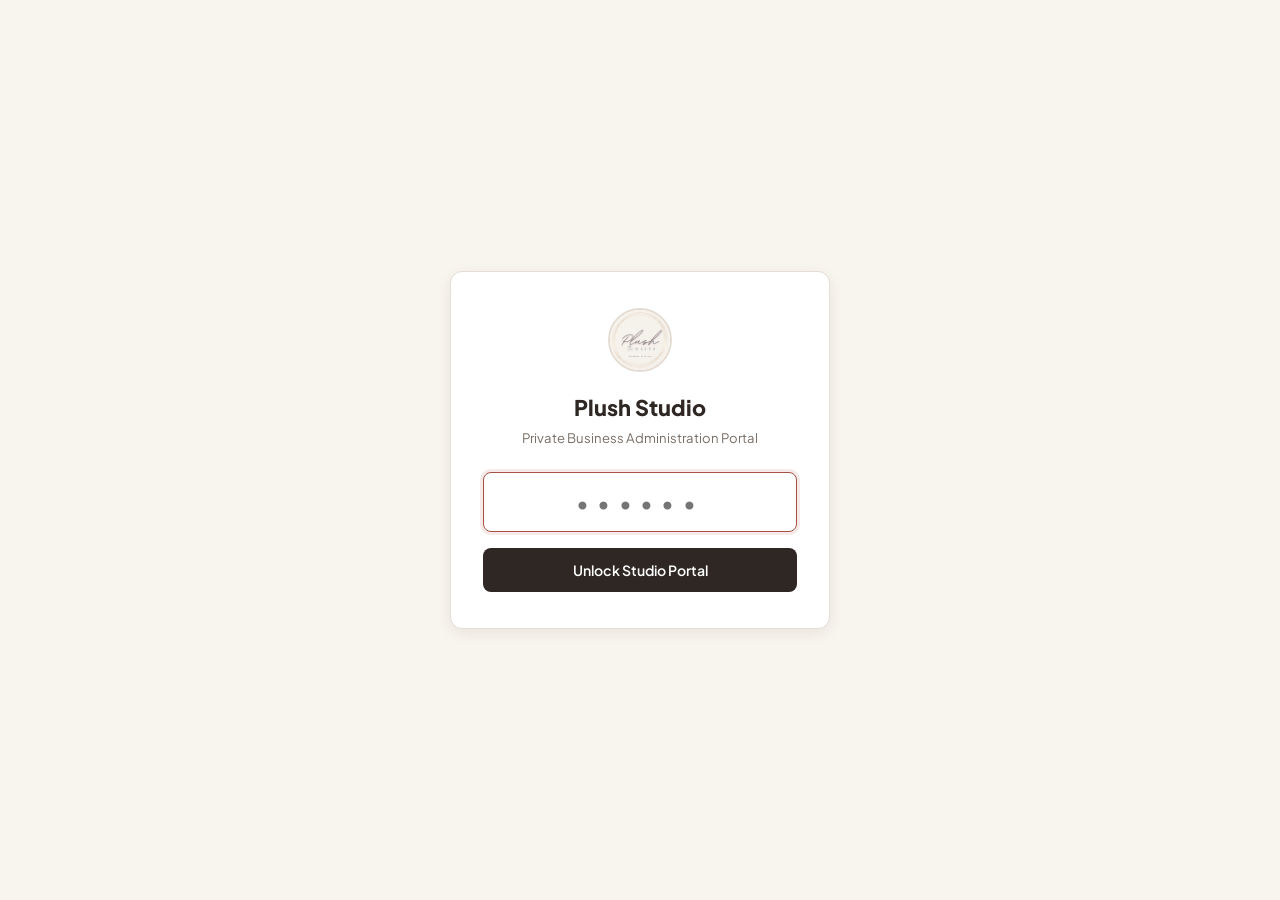
==== commit cfc842d6: "Humanize entire boutique: genuine small-business story, realistic dispatch policy, category-specific" ====
--- a/admin.html
+++ b/admin.html
@@ -513,7 +513,7 @@
   <div id="authOverlay">
     <div class="auth-card">
       <img src="assets/images/plush_official_logo.png" alt="Plush Crafts" class="auth-logo" />
-      <h1 class="auth-title">Plush Atelier</h1>
+      <h1 class="auth-title">Plush Studio</h1>
       <p class="auth-subtitle">Private Business Administration Portal</p>
 
       <form id="authForm" onsubmit="handleAuth(event)">
@@ -528,7 +528,7 @@
           autocomplete="off"
         />
         <button type="submit" class="btn btn-primary">
-          Unlock Atelier Portal
+          Unlock Studio Portal
         </button>
         <div id="authErrorMsg" class="auth-error">Incorrect PIN. Please try again.</div>
       </form>
@@ -548,7 +548,7 @@
           <div>
             <div class="admin-title-badge">
               <strong style="font-size: 1.15rem; font-weight: 800;">PLUSH</strong>
-              <span class="admin-badge">Admin Atelier</span>
+              <span class="admin-badge">Admin Studio</span>
             </div>
             <span style="font-size: 0.72rem; color: var(--ink-muted);">@plush_crafts.in Portal</span>
           </div>
@@ -583,7 +583,7 @@
         </div>
         <div class="metric-card">
           <div class="metric-card-label">Active Promo Code</div>
-          <div class="metric-card-value" style="font-size: 1.4rem; color: var(--brand-rose);">PLUSH10 (10%)</div>
+          <div id="statActivePromo" class="metric-card-value" style="font-size: 1.4rem; color: var(--brand-rose);">PLUSH10 (10%)</div>
         </div>
       </div>
 
@@ -647,20 +647,14 @@
       <section id="discountsTab" class="tab-panel" style="display: none;">
         <div class="panel-header-row">
           <div>
-            <h2 class="panel-title">Active Discount Codes</h2>
-            <p style="font-size: 0.82rem; color: var(--ink-muted);">Coupon codes customers can apply in their shopping bag.</p>
+            <h2 class="panel-title">Active Discount Codes & Offers</h2>
+            <p style="font-size: 0.82rem; color: var(--ink-muted);">Create, edit, activate, or change discount codes customers can apply in their shopping bag.</p>
           </div>
-        </div>
-
-        <div style="background: #FFFFFF; border: 1px solid var(--border); border-radius: var(--radius-md); padding: 24px; max-width: 600px;">
-          <div style="display: flex; justify-content: space-between; align-items: center; padding: 12px 16px; background: var(--surface-soft); border-radius: 6px; margin-bottom: 16px;">
-            <div>
-              <strong style="font-size: 1.1rem; color: var(--brand-rose);">PLUSH10</strong>
-              <div style="font-size: 0.8rem; color: var(--ink-muted);">10% Flat Discount on all bouquets</div>
-            </div>
-            <span class="badge-tag" style="background: #DCFCE7; color: #166534; border-color: #BBF7D0;">Active</span>
-          </div>
-          <p style="font-size: 0.85rem; color: var(--ink-muted);">Customers can enter this code in the shopping bag drawer to get an instant 10% discount on order calculation.</p>
+          <button class="btn btn-rose" onclick="openAddCouponModal()">+ Add New Coupon</button>
+        </div>
+
+        <div id="couponsContainer" style="display: flex; flex-direction: column; gap: 14px; max-width: 680px;">
+          <!-- Dynamically populated via JS -->
         </div>
       </section>
 
@@ -668,7 +662,7 @@
       <section id="settingsTab" class="tab-panel" style="display: none;">
         <div class="panel-header-row">
           <div>
-            <h2 class="panel-title">Security & Atelier Settings</h2>
+            <h2 class="panel-title">Security & Studio Settings</h2>
             <p style="font-size: 0.82rem; color: var(--ink-muted);">Change your private Admin access PIN code.</p>
           </div>
         </div>
@@ -720,8 +714,6 @@
             <select id="prodCategory" class="form-input" required>
               <option value="bouquets">Floral Bouquets</option>
               <option value="decor">Diya & Festive Decor</option>
-              <option value="lamps">Glowing Night Lamps</option>
-              <option value="accessories">Keychains & Accessories</option>
             </select>
           </div>
           <div class="form-group">
@@ -801,6 +793,47 @@
         <div style="display: flex; justify-content: flex-end; gap: 10px; margin-top: 20px;">
           <button type="button" class="btn btn-outline" onclick="closeProductModal()">Cancel</button>
           <button type="submit" class="btn btn-primary">Save Product</button>
+        </div>
+      </form>
+    </div>
+  </div>
+
+  <!-- Add / Edit Coupon Modal -->
+  <div id="couponModalBackdrop" class="modal-backdrop">
+    <div class="modal-card" style="max-width: 460px;">
+      <div class="modal-header">
+        <h3 id="couponModalTitle" style="font-size: 1.2rem; font-weight: 800;">Edit Discount Coupon</h3>
+        <button onclick="closeCouponModal()" style="background: transparent; border: none; font-size: 1.3rem; cursor: pointer;">✕</button>
+      </div>
+
+      <form id="couponForm" onsubmit="saveCoupon(event)">
+        <input type="hidden" id="editCouponIndex" />
+
+        <div class="form-group">
+          <label>Coupon Promo Code *</label>
+          <input type="text" id="couponCode" class="form-input" required placeholder="e.g. PLUSH10 or FESTIVE20" style="text-transform: uppercase; font-weight: 700; letter-spacing: 0.05em;" />
+          <span style="font-size: 0.72rem; color: var(--ink-muted);">Code entered by customers at checkout.</span>
+        </div>
+
+        <div class="form-group">
+          <label>Discount Percentage (%) *</label>
+          <input type="number" id="couponPercent" class="form-input" required min="1" max="99" placeholder="10" />
+          <span style="font-size: 0.72rem; color: var(--ink-muted);">Percentage deducted from subtotal (e.g. 10 for 10% off, 20 for 20% off).</span>
+        </div>
+
+        <div class="form-group">
+          <label>Offer Description</label>
+          <input type="text" id="couponDesc" class="form-input" placeholder="e.g. 10% Flat Discount on all bouquets" />
+        </div>
+
+        <div class="form-group" style="display: flex; align-items: center; gap: 10px; margin-top: 10px;">
+          <input type="checkbox" id="couponActive" style="width: 18px; height: 18px; accent-color: var(--brand-rose); cursor: pointer;" checked />
+          <label for="couponActive" style="margin-bottom: 0; cursor: pointer; font-size: 0.88rem; font-weight: 600;">Active (Customers can use this code on website)</label>
+        </div>
+
+        <div style="display: flex; justify-content: flex-end; gap: 10px; margin-top: 24px;">
+          <button type="button" class="btn btn-outline" onclick="closeCouponModal()">Cancel</button>
+          <button type="submit" class="btn btn-primary">Save Coupon</button>
         </div>
       </form>
     </div>
@@ -831,7 +864,19 @@
     const PIN_KEY = 'plush_admin_pin';
     const AUTH_SESSION_KEY = 'plush_admin_session';
     const CATALOG_KEY = 'plush_catalog_products';
+    const CATALOG_VERSION = 'v4_human_catalog';
+    const CATALOG_VERSION_KEY = 'plush_catalog_version';
     const INQUIRIES_KEY = 'plush_inquiries_log';
+    const COUPONS_KEY = 'plush_discount_coupons';
+    const DEFAULT_COUPONS = [
+      {
+        code: 'PLUSH10',
+        percent: 10,
+        description: '10% Flat Discount on all bouquets',
+        active: true
+      }
+    ];
+    let currentCoupons = [];
 
     // Initial 9 authentic items from @plush_crafts.in
     const FALLBACK_PRODUCTS = [
@@ -981,19 +1026,19 @@
   },
   {
     "id": "plush-10",
-    "name": "Glowing LED Pipe Cleaner Flower Night Lamp",
-    "category": "lamps",
+    "name": "Handmade Glowing Rose & Blossom Bouquet",
+    "category": "bouquets",
     "price": 899,
     "originalPrice": 1199,
-    "badge": "Night Lamp",
+    "badge": "Warm Glow",
     "craftTime": "5 Hours of Handcrafting",
     "dimensions": "24 cm Height",
     "material": "Premium Soft Pipe Cleaners, Chenille & Natural Cotton",
-    "shortSummary": "Handmade blossoms illuminated with gentle warm fairy lights.",
-    "fullDescription": "Handmade blossoms illuminated with gentle warm fairy lights. Handcrafted petal by petal with premium fuzzy pipe cleaners and soft cotton yarn. A forever flower piece that never withers, fades, or loses its charm. Made with love by @plush_crafts.in.",
+    "shortSummary": "Handmade rose and flower blossoms illuminated with gentle warm fairy lights.",
+    "fullDescription": "Handmade rose and flower blossoms illuminated with gentle warm fairy lights. Handcrafted petal by petal with premium fuzzy pipe cleaners and soft cotton yarn. A forever flower piece that never withers, fades, or loses its charm. Made with love by @plush_crafts.in.",
     "image": "assets/images/products/plush_item_10.jpeg",
     "provenance": "@plush_crafts.in",
-    "tags": "lamp, led, glowing, night lamp, fairy lights, bedroom"
+    "tags": "rose, glowing, fairy lights, warm, bouquet, gift, handmade"
   },
   {
     "id": "plush-11",
@@ -1237,19 +1282,19 @@
   },
   {
     "id": "plush-26",
-    "name": "Sparkling Fairy Light Flower Jar Lamp",
-    "category": "lamps",
+    "name": "Handcrafted Floral Blossom Keepsake Bouquet",
+    "category": "bouquets",
     "price": 799,
     "originalPrice": 999,
-    "badge": "Warm Glow",
+    "badge": "Artisan Pick",
     "craftTime": "5 Hours of Handcrafting",
     "dimensions": "24 cm Height",
     "material": "Premium Soft Pipe Cleaners, Chenille & Natural Cotton",
-    "shortSummary": "Glass mason jar filled with forever blooms and delicate micro LEDs.",
-    "fullDescription": "Glass mason jar filled with forever blooms and delicate micro LEDs. Handcrafted petal by petal with premium fuzzy pipe cleaners and soft cotton yarn. A forever flower piece that never withers, fades, or loses its charm. Made with love by @plush_crafts.in.",
+    "shortSummary": "Handmade forever blossoms crafted with vibrant soft chenille stems.",
+    "fullDescription": "Handmade forever blossoms crafted with vibrant soft chenille stems. Handcrafted petal by petal with premium fuzzy pipe cleaners and soft cotton yarn. A forever flower piece that never withers, fades, or loses its charm. Made with love by @plush_crafts.in.",
     "image": "assets/images/products/plush_item_26.jpeg",
     "provenance": "@plush_crafts.in",
-    "tags": "lamp, jar, fairy light, glowing, bedroom, decor"
+    "tags": "flowers, floral, bloom, bouquet, handmade, gift"
   },
   {
     "id": "plush-27",
@@ -1525,19 +1570,19 @@
   },
   {
     "id": "plush-44",
-    "name": "Sunflower Keychain with Pearl Dangle",
-    "category": "accessories",
+    "name": "Handmade Sunflower & Daisy Bloom Stalks",
+    "category": "bouquets",
     "price": 249,
     "originalPrice": 399,
-    "badge": "Handmade Charm",
+    "badge": "Sunny Bloom",
     "craftTime": "3 Hours of Handcrafting",
     "dimensions": "24 cm Height",
     "material": "Premium Soft Pipe Cleaners, Chenille & Natural Cotton",
-    "shortSummary": "Sturdy handcrafted sunflower charm for bags, purses, or car keys.",
-    "fullDescription": "Sturdy handcrafted sunflower charm for bags, purses, or car keys. Handcrafted petal by petal with premium fuzzy pipe cleaners and soft cotton yarn. A forever flower piece that never withers, fades, or loses its charm. Made with love by @plush_crafts.in.",
+    "shortSummary": "Sturdy handcrafted bright yellow sunflower and daisy bloom stems.",
+    "fullDescription": "Sturdy handcrafted bright yellow sunflower and daisy bloom stems. Handcrafted petal by petal with premium fuzzy pipe cleaners and soft cotton yarn. A forever flower piece that never withers, fades, or loses its charm. Made with love by @plush_crafts.in.",
     "image": "assets/images/products/plush_item_44.jpeg",
     "provenance": "@plush_crafts.in",
-    "tags": "keychain, charm, sunflower, bag, accessory, gift"
+    "tags": "sunflower, daisy, yellow, flower, bloom, bouquet"
   },
   {
     "id": "plush-45",
@@ -1573,19 +1618,19 @@
   },
   {
     "id": "plush-47",
-    "name": "Glowing Rose Blossom Fairy Dome Lamp",
-    "category": "lamps",
+    "name": "Handcrafted Crimson Velvet Rose Keepsake",
+    "category": "bouquets",
     "price": 949,
     "originalPrice": 1299,
-    "badge": "Bestseller Lamp",
+    "badge": "Romantic",
     "craftTime": "6 Hours of Handcrafting",
     "dimensions": "24 cm Height",
     "material": "Premium Soft Pipe Cleaners, Chenille & Natural Cotton",
-    "shortSummary": "Clear cloche dome featuring a vibrant rose encircled with micro LED strings.",
-    "fullDescription": "Clear cloche dome featuring a vibrant rose encircled with micro LED strings. Handcrafted petal by petal with premium fuzzy pipe cleaners and soft cotton yarn. A forever flower piece that never withers, fades, or loses its charm. Made with love by @plush_crafts.in.",
+    "shortSummary": "Deep crimson velvety handmade rose bloom wrapped in aesthetic kraft wrap.",
+    "fullDescription": "Deep crimson velvety handmade rose bloom wrapped in aesthetic kraft wrap. Handcrafted petal by petal with premium fuzzy pipe cleaners and soft cotton yarn. A forever flower piece that never withers, fades, or loses its charm. Made with love by @plush_crafts.in.",
     "image": "assets/images/products/plush_item_47.jpeg",
     "provenance": "@plush_crafts.in",
-    "tags": "lamp, dome, rose, red, fairy, glowing, night"
+    "tags": "rose, red, crimson, velvet, bouquet, valentine"
   },
   {
     "id": "plush-48",
@@ -1749,19 +1794,19 @@
   },
   {
     "id": "plush-58",
-    "name": "Mini Red Rose Flower Keychain Charm",
-    "category": "accessories",
+    "name": "Mini Handcrafted Red Rose Stem Keepsake",
+    "category": "bouquets",
     "price": 249,
     "originalPrice": 399,
-    "badge": "Bag Charm",
+    "badge": "Cute Mini",
     "craftTime": "5 Hours of Handcrafting",
     "dimensions": "24 cm Height",
     "material": "Premium Soft Pipe Cleaners, Chenille & Natural Cotton",
-    "shortSummary": "Delicate fuzzy red rose keychain with stainless steel keyring.",
-    "fullDescription": "Delicate fuzzy red rose keychain with stainless steel keyring. Handcrafted petal by petal with premium fuzzy pipe cleaners and soft cotton yarn. A forever flower piece that never withers, fades, or loses its charm. Made with love by @plush_crafts.in.",
+    "shortSummary": "Delicate fuzzy red rose bloom with velvety green leaves and stem.",
+    "fullDescription": "Delicate fuzzy red rose bloom with velvety green leaves and stem. Handcrafted petal by petal with premium fuzzy pipe cleaners and soft cotton yarn. A forever flower piece that never withers, fades, or loses its charm. Made with love by @plush_crafts.in.",
     "image": "assets/images/products/plush_item_58.jpeg",
     "provenance": "@plush_crafts.in",
-    "tags": "keychain, rose, red, charm, pocket, accessories"
+    "tags": "rose, red, mini, stem, bouquet, romance"
   },
   {
     "id": "plush-59",
@@ -1829,19 +1874,19 @@
   },
   {
     "id": "plush-63",
-    "name": "Lavender Night Light Desktop Arrangement",
-    "category": "lamps",
+    "name": "Lavender & Daisy Pastel Floral Arrangement",
+    "category": "bouquets",
     "price": 849,
     "originalPrice": 1149,
-    "badge": "Cozy Glow",
+    "badge": "Pastel Dream",
     "craftTime": "6 Hours of Handcrafting",
     "dimensions": "24 cm Height",
     "material": "Premium Soft Pipe Cleaners, Chenille & Natural Cotton",
-    "shortSummary": "Ambient glowing desk arrangement combining lavender with soft fairy wire.",
-    "fullDescription": "Ambient glowing desk arrangement combining lavender with soft fairy wire. Handcrafted petal by petal with premium fuzzy pipe cleaners and soft cotton yarn. A forever flower piece that never withers, fades, or loses its charm. Made with love by @plush_crafts.in.",
+    "shortSummary": "Graceful floral bouquet combining lilac lavender blossoms with ivory daisies.",
+    "fullDescription": "Graceful floral bouquet combining lilac lavender blossoms with ivory daisies. Handcrafted petal by petal with premium fuzzy pipe cleaners and soft cotton yarn. A forever flower piece that never withers, fades, or loses its charm. Made with love by @plush_crafts.in.",
     "image": "assets/images/products/plush_item_63.jpeg",
     "provenance": "@plush_crafts.in",
-    "tags": "lavender, lamp, light, desk, bedroom, glowing"
+    "tags": "lavender, daisy, pastel, purple, bouquet, flowers"
   },
   {
     "id": "plush-64",
@@ -1909,19 +1954,19 @@
   },
   {
     "id": "plush-68",
-    "name": "Mini Lavender Stalk Keychain & Bag Charm",
-    "category": "accessories",
+    "name": "Pastel Lavender Stalk Keepsake Bloom",
+    "category": "bouquets",
     "price": 249,
     "originalPrice": 399,
-    "badge": "Lilac Charm",
+    "badge": "Handmade",
     "craftTime": "3 Hours of Handcrafting",
     "dimensions": "24 cm Height",
     "material": "Premium Soft Pipe Cleaners, Chenille & Natural Cotton",
-    "shortSummary": "Aromatic look! Cute lavender flower stem charm for backpacks and keys.",
-    "fullDescription": "Aromatic look! Cute lavender flower stem charm for backpacks and keys. Handcrafted petal by petal with premium fuzzy pipe cleaners and soft cotton yarn. A forever flower piece that never withers, fades, or loses its charm. Made with love by @plush_crafts.in.",
+    "shortSummary": "Cute lilac and purple lavender flower stem crafted stitch-by-stitch.",
+    "fullDescription": "Cute lilac and purple lavender flower stem crafted stitch-by-stitch. Handcrafted petal by petal with premium fuzzy pipe cleaners and soft cotton yarn. A forever flower piece that never withers, fades, or loses its charm. Made with love by @plush_crafts.in.",
     "image": "assets/images/products/plush_item_68.jpeg",
     "provenance": "@plush_crafts.in",
-    "tags": "keychain, charm, lavender, purple, bag, cute"
+    "tags": "lavender, purple, bloom, stalk, flowers, bouquet"
   },
   {
     "id": "plush-69",
@@ -1973,19 +2018,19 @@
   },
   {
     "id": "plush-72",
-    "name": "Glowing Sunflower Wooden Base LED Lamp",
-    "category": "lamps",
+    "name": "Handcrafted Golden Sunflower Bloom Bunch",
+    "category": "bouquets",
     "price": 949,
     "originalPrice": 1299,
-    "badge": "Sunny Night Lamp",
+    "badge": "Sunny Mood",
     "craftTime": "3 Hours of Handcrafting",
     "dimensions": "24 cm Height",
     "material": "Premium Soft Pipe Cleaners, Chenille & Natural Cotton",
-    "shortSummary": "A cheerful glowing sunflower on a solid pine wood base under a glass dome.",
-    "fullDescription": "A cheerful glowing sunflower on a solid pine wood base under a glass dome. Handcrafted petal by petal with premium fuzzy pipe cleaners and soft cotton yarn. A forever flower piece that never withers, fades, or loses its charm. Made with love by @plush_crafts.in.",
+    "shortSummary": "Cheerful fuzzy golden sunflower bouquet wrapped in elegant paper.",
+    "fullDescription": "Cheerful fuzzy golden sunflower bouquet wrapped in elegant paper. Handcrafted petal by petal with premium fuzzy pipe cleaners and soft cotton yarn. A forever flower piece that never withers, fades, or loses its charm. Made with love by @plush_crafts.in.",
     "image": "assets/images/products/plush_item_72.jpeg",
     "provenance": "@plush_crafts.in",
-    "tags": "sunflower, lamp, led, wooden base, fairy lights, warm"
+    "tags": "sunflower, yellow, floral, bloom, bouquet, flowers"
   },
   {
     "id": "plush-73",
@@ -2119,21 +2164,33 @@
 
     // --- Data Loaders & Renderers ---
     function loadAdminData() {
-      // Load products
+      const storedVersion = localStorage.getItem(CATALOG_VERSION_KEY);
       const stored = localStorage.getItem(CATALOG_KEY);
-      if (stored) {
+      
+      if (stored && storedVersion === CATALOG_VERSION) {
         try {
-          currentProducts = JSON.parse(stored);
+          const parsed = JSON.parse(stored);
+          if (Array.isArray(parsed) && parsed.length >= FALLBACK_PRODUCTS.length) {
+            currentProducts = parsed;
+          } else {
+            currentProducts = [...FALLBACK_PRODUCTS];
+            localStorage.setItem(CATALOG_KEY, JSON.stringify(currentProducts));
+            localStorage.setItem(CATALOG_VERSION_KEY, CATALOG_VERSION);
+          }
         } catch {
           currentProducts = [...FALLBACK_PRODUCTS];
+          localStorage.setItem(CATALOG_KEY, JSON.stringify(currentProducts));
+          localStorage.setItem(CATALOG_VERSION_KEY, CATALOG_VERSION);
         }
       } else {
         currentProducts = [...FALLBACK_PRODUCTS];
         localStorage.setItem(CATALOG_KEY, JSON.stringify(currentProducts));
+        localStorage.setItem(CATALOG_VERSION_KEY, CATALOG_VERSION);
       }
 
       renderProductsTable();
       renderInquiries();
+      loadCoupons();
       updateMetrics();
     }
 
@@ -2332,12 +2389,13 @@
     }
 
     function resetToDefaultCatalog() {
-      if (confirm('Reset your catalog to the original 9 @plush_crafts.in products?')) {
+      if (confirm('Reset your catalog to all 73 handcrafted products from @plush_crafts.in?')) {
         currentProducts = [...FALLBACK_PRODUCTS];
         localStorage.setItem(CATALOG_KEY, JSON.stringify(currentProducts));
+        localStorage.setItem(CATALOG_VERSION_KEY, CATALOG_VERSION);
         renderProductsTable();
         updateMetrics();
-        alert('Catalog reset to initial 9 products.');
+        alert('Catalog reset to all 73 authentic products!');
       }
     }
 
@@ -2346,6 +2404,146 @@
       const code = JSON.stringify(currentProducts, null, 2);
       document.getElementById('exportCodeArea').value = `// Paste this updated array into app.js:\nconst PRODUCTS = ${code};`;
       document.getElementById('exportModalBackdrop').classList.add('active');
+    }
+
+    // --- Discount & Coupon Management ---
+    function loadCoupons() {
+      try {
+        const stored = localStorage.getItem(COUPONS_KEY);
+        if (stored) {
+          currentCoupons = JSON.parse(stored);
+        } else {
+          currentCoupons = [...DEFAULT_COUPONS];
+          localStorage.setItem(COUPONS_KEY, JSON.stringify(currentCoupons));
+        }
+      } catch {
+        currentCoupons = [...DEFAULT_COUPONS];
+      }
+      renderCoupons();
+      updatePromoMetric();
+    }
+
+    function renderCoupons() {
+      const container = document.getElementById('couponsContainer');
+      if (!container) return;
+
+      if (!currentCoupons || currentCoupons.length === 0) {
+        container.innerHTML = `
+          <div style="background: #FFFFFF; border: 1.5px dashed var(--border); border-radius: var(--radius-md); padding: 36px 20px; text-align: center; color: var(--ink-muted);">
+            <p style="font-size: 1.15rem; font-weight: 700; color: var(--ink); margin-bottom: 6px;">No Discount Coupons Yet</p>
+            <p style="font-size: 0.85rem; margin-bottom: 18px;">Create a discount code for your customers to apply in their shopping bag!</p>
+            <button class="btn btn-rose" onclick="openAddCouponModal()">+ Create First Coupon</button>
+          </div>
+        `;
+        return;
+      }
+
+      container.innerHTML = currentCoupons.map((c, idx) => `
+        <div style="background: #FFFFFF; border: 1.5px solid var(--border); border-radius: var(--radius-md); padding: 20px 24px; box-shadow: var(--shadow-sm); display: flex; justify-content: space-between; align-items: center; gap: 16px; flex-wrap: wrap;">
+          <div>
+            <div style="display: flex; align-items: center; gap: 12px; margin-bottom: 6px;">
+              <strong style="font-size: 1.3rem; font-weight: 800; color: var(--brand-rose); letter-spacing: 0.06em;">${c.code}</strong>
+              <span class="badge-tag" style="background: ${c.active ? '#DCFCE7' : '#F3F4F6'}; color: ${c.active ? '#166534' : '#6B7280'}; border-color: ${c.active ? '#BBF7D0' : '#E5E7EB'}; font-size: 0.74rem;">
+                ${c.active ? '● Active' : '○ Inactive'}
+              </span>
+              <span style="font-size: 0.88rem; font-weight: 800; color: var(--ink); background: var(--surface-soft); padding: 3px 10px; border-radius: var(--radius-xs);">
+                ${c.percent}% OFF
+              </span>
+            </div>
+            <div style="font-size: 0.86rem; color: var(--ink-muted);">${c.description || `${c.percent}% discount on all products`}</div>
+          </div>
+
+          <div style="display: flex; gap: 8px;">
+            <button class="btn btn-outline" style="padding: 7px 14px; font-size: 0.82rem;" onclick="openEditCouponModal(${idx})">✏️ Edit</button>
+            <button class="btn btn-outline" style="padding: 7px 14px; font-size: 0.82rem;" onclick="toggleCouponActive(${idx})">
+              ${c.active ? 'Disable' : 'Enable'}
+            </button>
+            <button class="btn btn-danger" style="padding: 7px 12px; font-size: 0.82rem;" onclick="deleteCoupon(${idx})">🗑️ Delete</button>
+          </div>
+        </div>
+      `).join('');
+    }
+
+    function updatePromoMetric() {
+      const el = document.getElementById('statActivePromo');
+      if (!el) return;
+      const firstActive = currentCoupons.find(c => c.active);
+      if (firstActive) {
+        el.textContent = `${firstActive.code} (${firstActive.percent}%)`;
+      } else {
+        el.textContent = 'None Active';
+      }
+    }
+
+    function openAddCouponModal() {
+      document.getElementById('couponModalTitle').textContent = 'Add New Discount Coupon';
+      document.getElementById('couponForm').reset();
+      document.getElementById('editCouponIndex').value = '';
+      document.getElementById('couponActive').checked = true;
+      document.getElementById('couponModalBackdrop').classList.add('active');
+    }
+
+    function openEditCouponModal(idx) {
+      const c = currentCoupons[idx];
+      if (!c) return;
+      document.getElementById('couponModalTitle').textContent = 'Edit Discount Coupon';
+      document.getElementById('editCouponIndex').value = idx;
+      document.getElementById('couponCode').value = c.code;
+      document.getElementById('couponPercent').value = c.percent;
+      document.getElementById('couponDesc').value = c.description || '';
+      document.getElementById('couponActive').checked = !!c.active;
+      document.getElementById('couponModalBackdrop').classList.add('active');
+    }
+
+    function closeCouponModal() {
+      document.getElementById('couponModalBackdrop').classList.remove('active');
+    }
+
+    function saveCoupon(e) {
+      e.preventDefault();
+      const idxStr = document.getElementById('editCouponIndex').value;
+      const code = document.getElementById('couponCode').value.trim().toUpperCase();
+      const percent = parseInt(document.getElementById('couponPercent').value, 10);
+      const desc = document.getElementById('couponDesc').value.trim();
+      const active = document.getElementById('couponActive').checked;
+
+      if (!code || isNaN(percent) || percent < 1 || percent > 99) {
+        alert('Please enter a valid code and percentage between 1% and 99%');
+        return;
+      }
+
+      const couponData = { code, percent, description: desc, active };
+
+      if (idxStr !== '') {
+        const idx = parseInt(idxStr, 10);
+        currentCoupons[idx] = couponData;
+      } else {
+        currentCoupons.push(couponData);
+      }
+
+      localStorage.setItem(COUPONS_KEY, JSON.stringify(currentCoupons));
+      closeCouponModal();
+      renderCoupons();
+      updatePromoMetric();
+      alert(`Coupon "${code}" saved successfully! Customers can now apply it on your website.`);
+    }
+
+    function toggleCouponActive(idx) {
+      if (currentCoupons[idx]) {
+        currentCoupons[idx].active = !currentCoupons[idx].active;
+        localStorage.setItem(COUPONS_KEY, JSON.stringify(currentCoupons));
+        renderCoupons();
+        updatePromoMetric();
+      }
+    }
+
+    function deleteCoupon(idx) {
+      if (confirm(`Are you sure you want to delete coupon "${currentCoupons[idx].code}"?`)) {
+        currentCoupons.splice(idx, 1);
+        localStorage.setItem(COUPONS_KEY, JSON.stringify(currentCoupons));
+        renderCoupons();
+        updatePromoMetric();
+      }
     }
 
     // --- PIN Management ---
